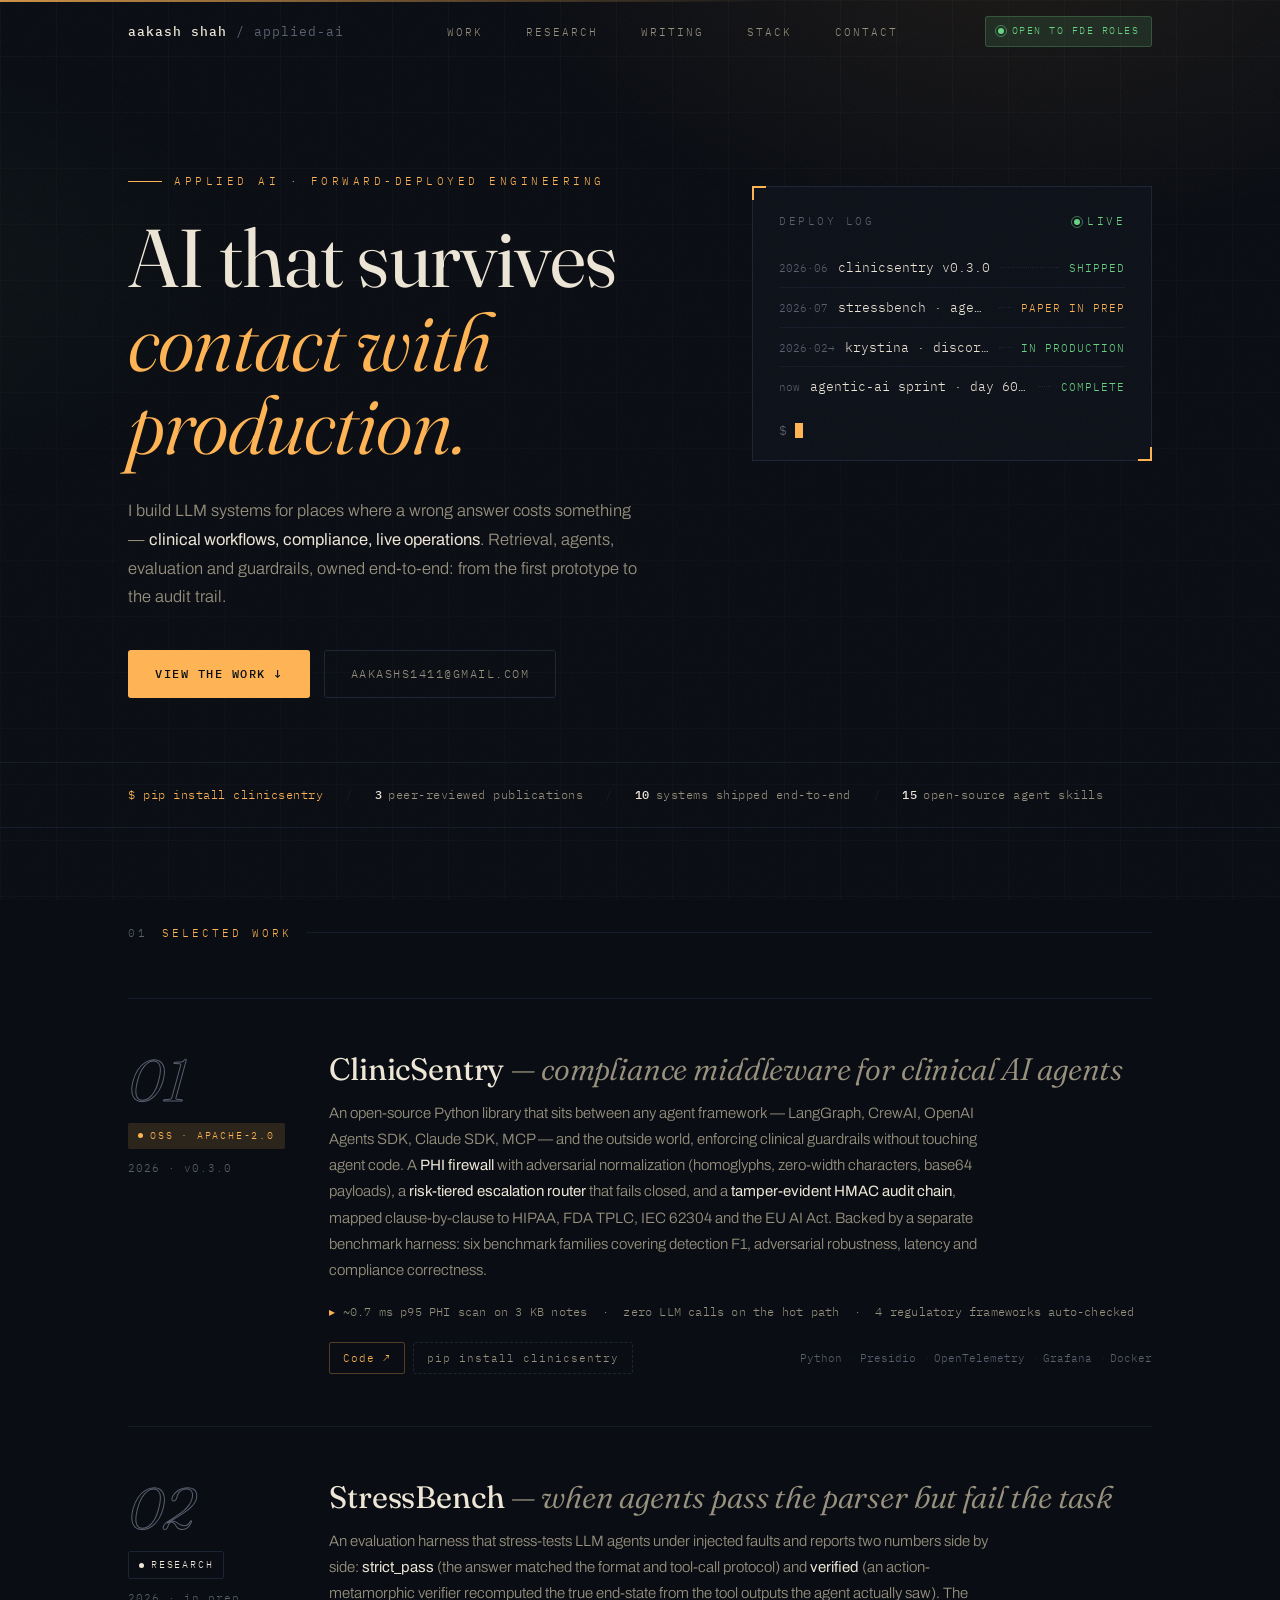
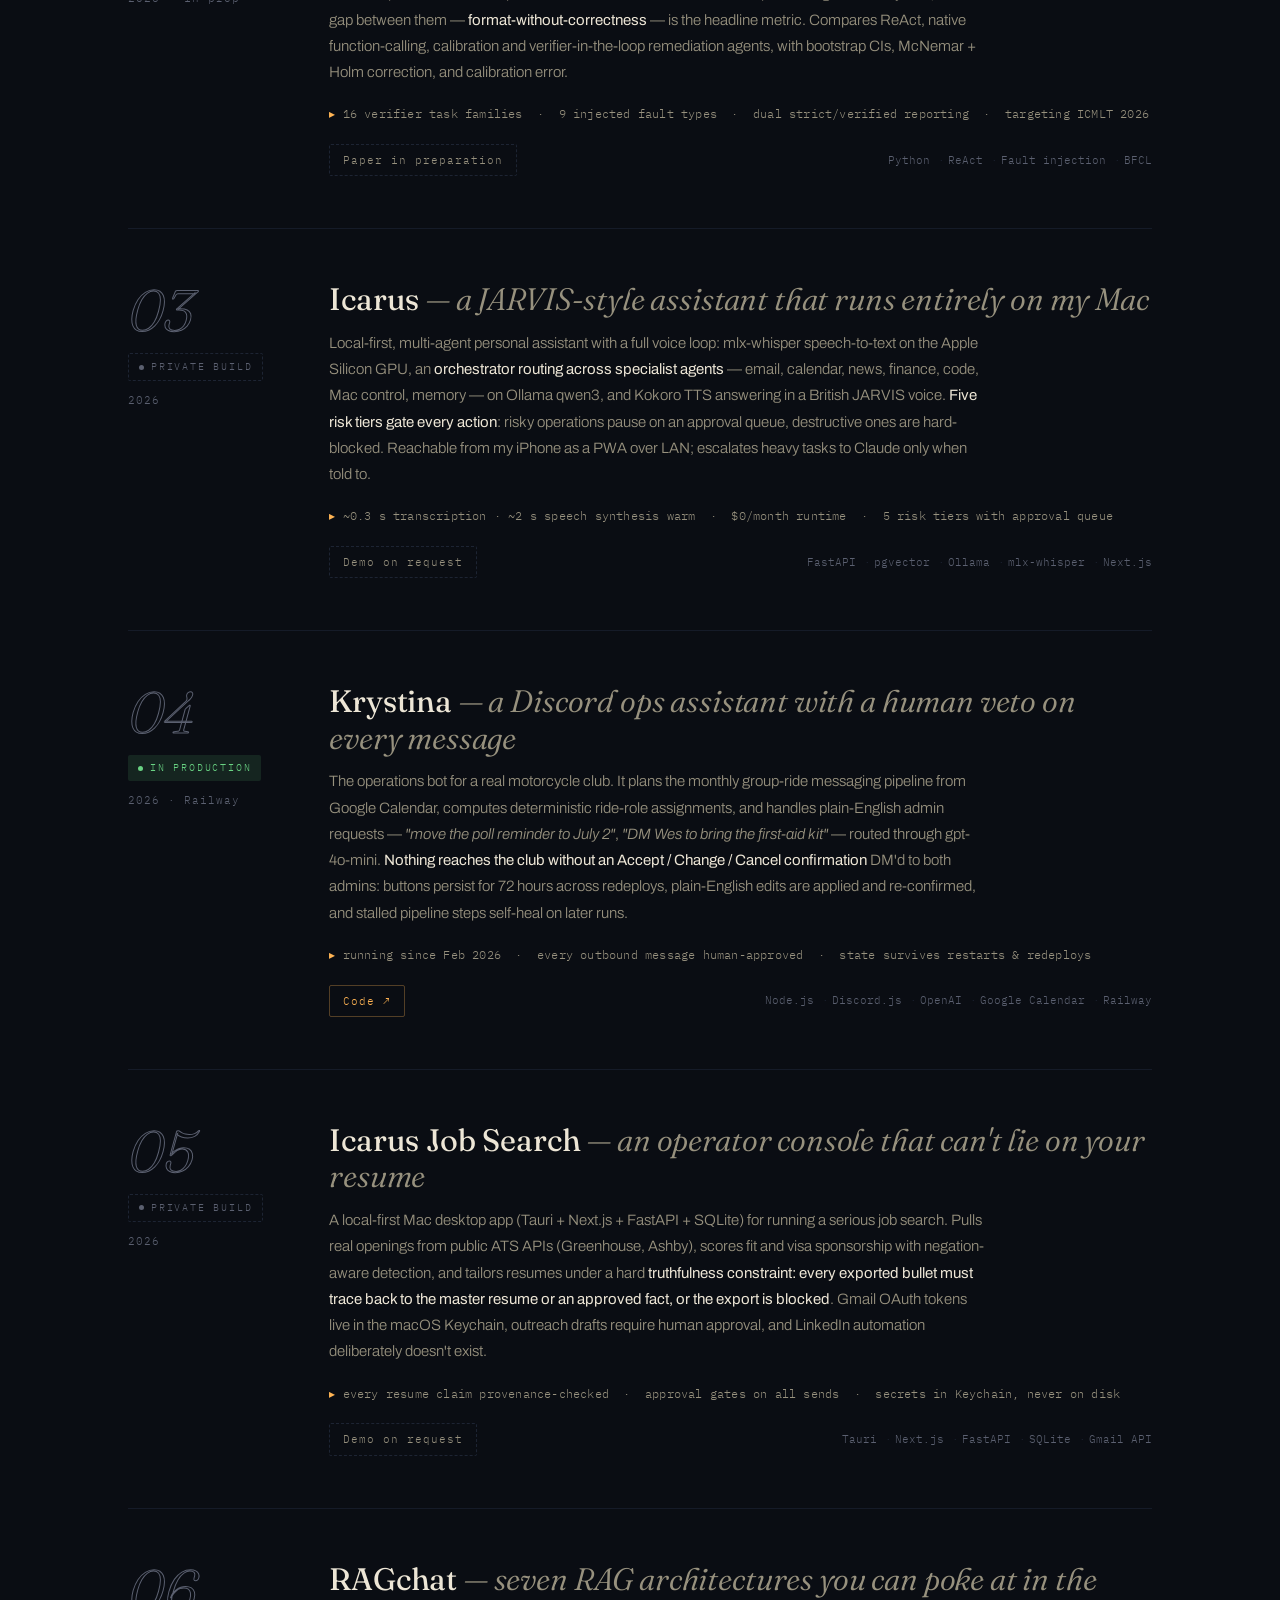
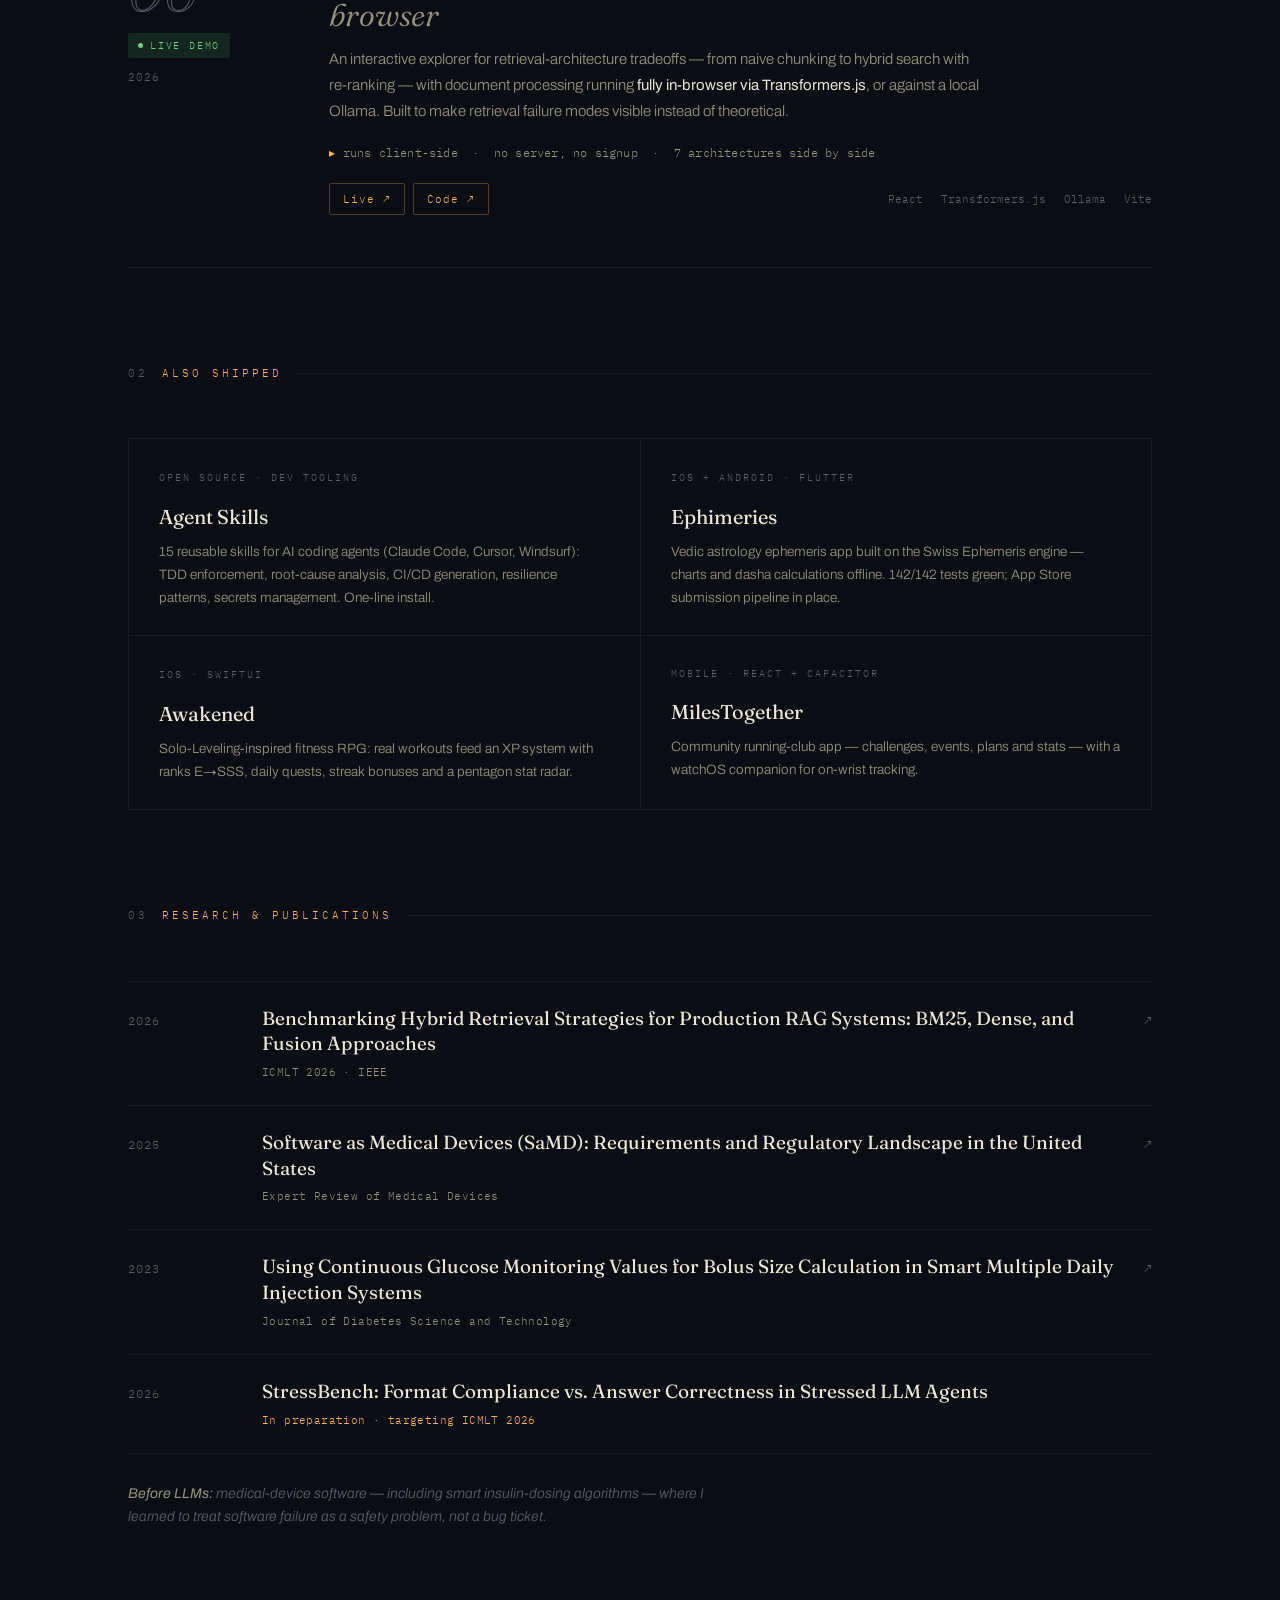
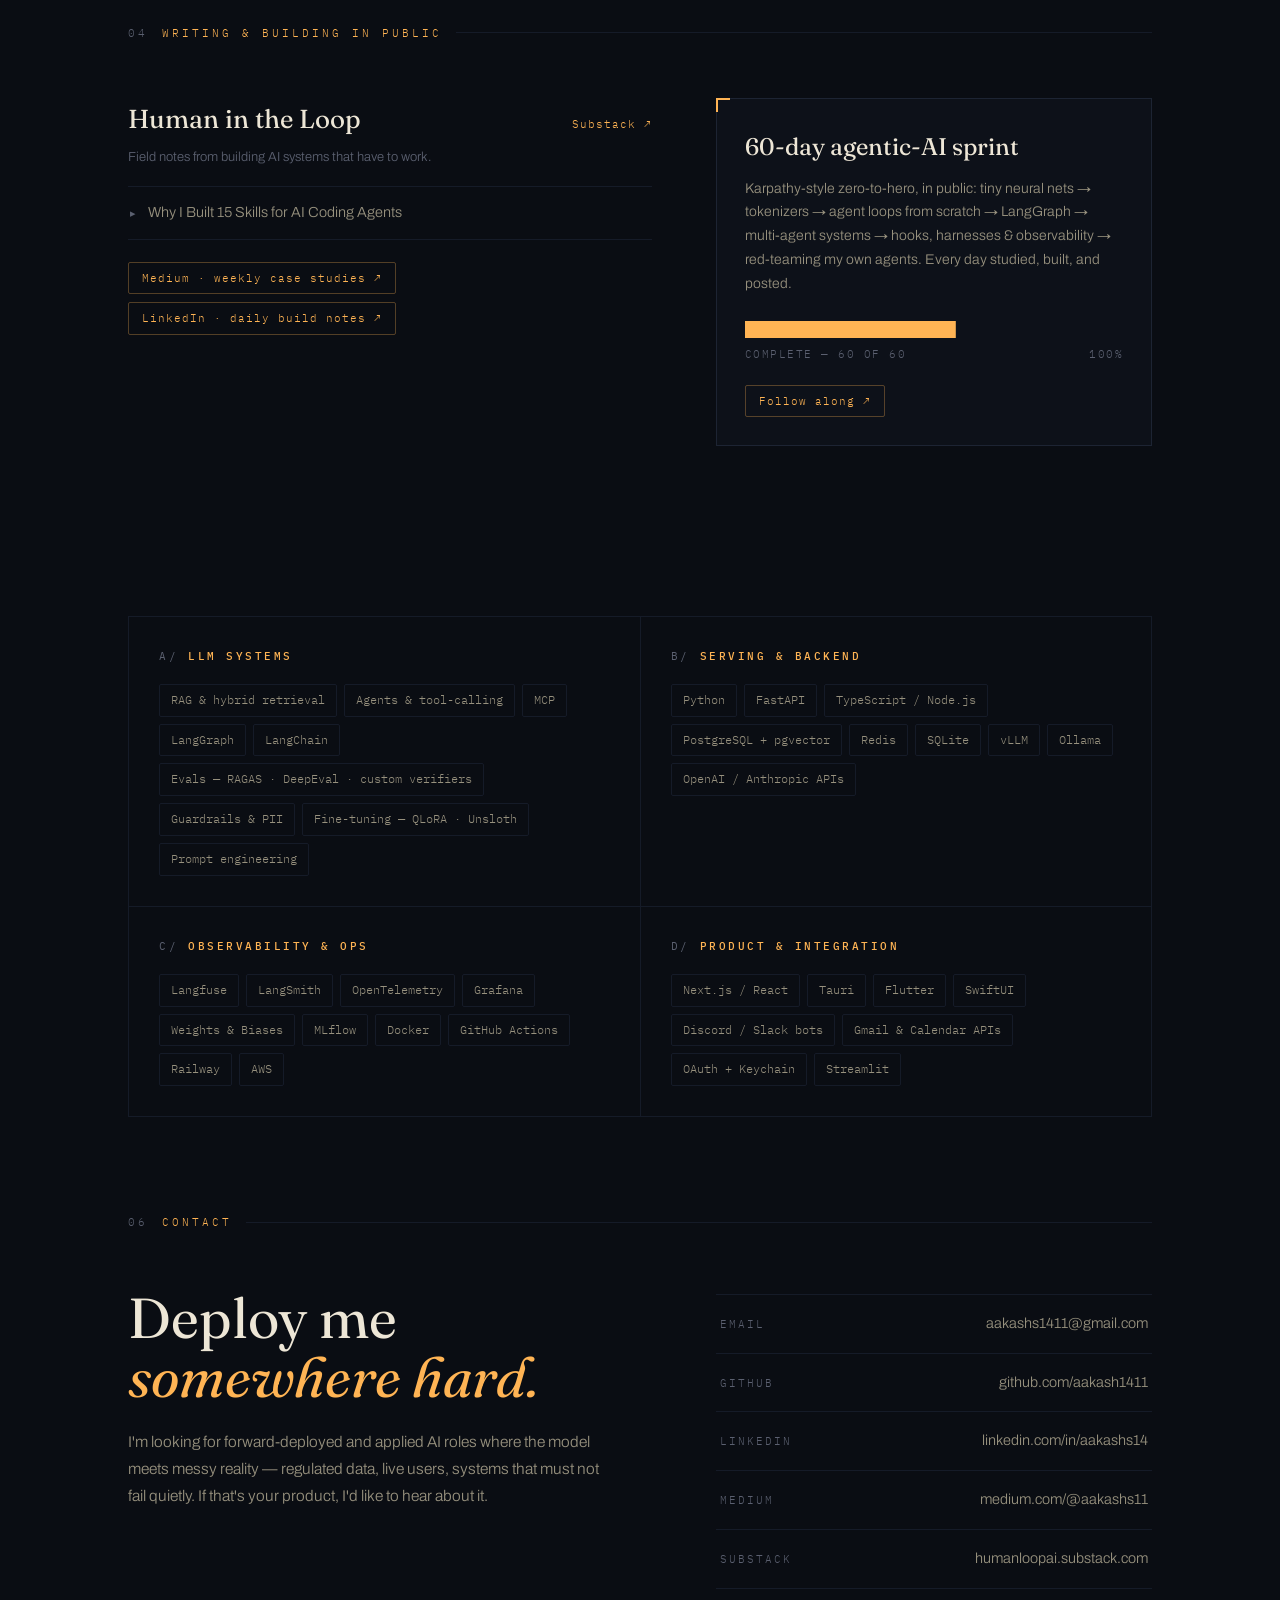
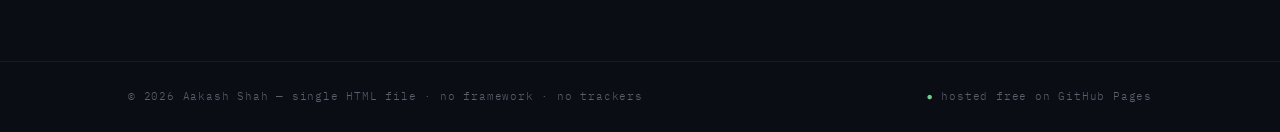
==== index.html @ f0f96d90 "Revamp portfolio for FDE / Applied AI roles Rebuild around real shipped work: ClinicSentry, StressBe" ====
<!DOCTYPE html>
<html lang="en">
<head>
  <meta charset="UTF-8">
  <meta name="viewport" content="width=device-width, initial-scale=1.0">
  <title>Aakash Shah — Applied AI / Forward-Deployed Engineer</title>
  <meta name="description" content="Aakash Shah builds LLM systems that survive contact with production — clinical AI compliance, agent reliability research, evals, guardrails, and live operations. Open to forward-deployed and applied AI roles.">
  <meta property="og:title" content="Aakash Shah — Applied AI / Forward-Deployed Engineer">
  <meta property="og:description" content="AI that survives contact with production. ClinicSentry, StressBench, multi-agent systems, evals & guardrails — shipped end-to-end.">
  <meta property="og:type" content="website">
  <meta property="og:url" content="https://aakash1411.github.io">
  <meta name="twitter:card" content="summary">
  <meta name="twitter:title" content="Aakash Shah — Applied AI / Forward-Deployed Engineer">
  <meta name="twitter:description" content="AI that survives contact with production. ClinicSentry, StressBench, agents, evals & guardrails.">
  <link rel="icon" type="image/svg+xml" href="favicon.svg">
  <script>document.documentElement.classList.add('js');</script>
  <link rel="preconnect" href="https://fonts.googleapis.com">
  <link rel="preconnect" href="https://fonts.gstatic.com" crossorigin>
  <link href="https://fonts.googleapis.com/css2?family=Fraunces:ital,opsz,wght@0,9..144,300..600;1,9..144,300..600&family=Archivo:ital,wght@0,300..600;1,300..500&family=IBM+Plex+Mono:ital,wght@0,400;0,500;1,400&display=swap" rel="stylesheet">
  <script type="application/ld+json">
  {
    "@context": "https://schema.org",
    "@type": "Person",
    "name": "Aakash Shah",
    "jobTitle": "Applied AI Engineer",
    "url": "https://aakash1411.github.io",
    "email": "mailto:aakashs1411@gmail.com",
    "sameAs": [
      "https://github.com/aakash1411",
      "https://www.linkedin.com/in/aakashs14/",
      "https://medium.com/@aakashs11",
      "https://humanloopai.substack.com"
    ]
  }
  </script>
  <style>
    /* ════════════════════════════════════════════
       TOKENS
    ════════════════════════════════════════════ */
    :root {
      --ink: #0a0d13;
      --panel: #0d1119;
      --raised: #10151f;
      --line: #1d2433;
      --line-soft: #151b28;
      --bone: #ede6d6;
      --dim: #97917e;
      --muted: #5b6070;
      --amber: #ffb454;
      --amber-dim: rgba(255, 180, 84, 0.14);
      --amber-glow: rgba(255, 180, 84, 0.08);
      --ok: #69d383;
      --ok-dim: rgba(105, 211, 131, 0.12);
      --grid: rgba(237, 230, 214, 0.028);
      --serif: 'Fraunces', Georgia, serif;
      --sans: 'Archivo', -apple-system, sans-serif;
      --mono: 'IBM Plex Mono', ui-monospace, monospace;
      --ease: cubic-bezier(0.16, 1, 0.3, 1);
    }

    *, *::before, *::after { margin: 0; padding: 0; box-sizing: border-box; }

    html { scroll-behavior: smooth; scrollbar-width: thin; scrollbar-color: var(--line) var(--ink); }

    body {
      font-family: var(--sans);
      font-weight: 300;
      background: var(--ink);
      color: var(--bone);
      line-height: 1.65;
      -webkit-font-smoothing: antialiased;
      overflow-x: hidden;
    }

    ::selection { background: var(--amber); color: var(--ink); }
    a { color: inherit; text-decoration: none; }
    a:focus-visible, button:focus-visible { outline: 1px solid var(--amber); outline-offset: 3px; }

    /* ════════════════════════════════════════════
       ATMOSPHERE — blueprint grid, glow, grain
    ════════════════════════════════════════════ */
    .atmo-grid {
      position: fixed; inset: 0; z-index: 0; pointer-events: none;
      background-image:
        linear-gradient(var(--grid) 1px, transparent 1px),
        linear-gradient(90deg, var(--grid) 1px, transparent 1px);
      background-size: 56px 56px;
      mask-image: linear-gradient(180deg, #000 0%, rgba(0,0,0,.55) 60%, rgba(0,0,0,.85) 100%);
      -webkit-mask-image: linear-gradient(180deg, #000 0%, rgba(0,0,0,.55) 60%, rgba(0,0,0,.85) 100%);
    }
    .atmo-glow {
      position: fixed; inset: 0; z-index: 0; pointer-events: none;
      background:
        radial-gradient(900px 520px at 80% -8%, var(--amber-glow), transparent 62%),
        radial-gradient(700px 420px at -10% 30%, rgba(105, 211, 131, 0.04), transparent 60%);
    }
    body::after {
      content: ''; position: fixed; inset: 0; z-index: 999; pointer-events: none; opacity: 0.03;
      background-image: url("data:image/svg+xml,%3Csvg viewBox='0 0 256 256' xmlns='http://www.w3.org/2000/svg'%3E%3Cfilter id='n'%3E%3CfeTurbulence type='fractalNoise' baseFrequency='0.85' numOctaves='4' stitchTiles='stitch'/%3E%3C/filter%3E%3Crect width='100%25' height='100%25' filter='url(%23n)'/%3E%3C/svg%3E");
      background-size: 128px;
    }

    .container { max-width: 1120px; margin: 0 auto; padding: 0 clamp(20px, 5vw, 48px); position: relative; z-index: 1; }
    section { padding: 96px 0; position: relative; }

    /* ════════════════════════════════════════════
       SECTION LABELS
    ════════════════════════════════════════════ */
    .sec-label {
      display: flex; align-items: baseline; gap: 14px; margin-bottom: 56px;
      font-family: var(--mono); font-size: 11px; letter-spacing: 3px; text-transform: uppercase;
    }
    .sec-label .idx { color: var(--muted); }
    .sec-label .name { color: var(--amber); }
    .sec-label::after { content: ''; flex: 1; height: 1px; background: var(--line-soft); align-self: center; }

    /* ════════════════════════════════════════════
       TOP BAR
    ════════════════════════════════════════════ */
    nav {
      position: fixed; top: 0; left: 0; right: 0; z-index: 100;
      padding: 16px 0; transition: background .4s var(--ease), padding .4s var(--ease);
      border-bottom: 1px solid transparent;
    }
    nav::before { content: ''; position: absolute; top: 0; left: 0; right: 0; height: 2px;
      background: linear-gradient(90deg, var(--amber), transparent 60%); opacity: .8; }
    nav.scrolled {
      background: rgba(10, 13, 19, 0.82); backdrop-filter: blur(18px); -webkit-backdrop-filter: blur(18px);
      border-bottom-color: var(--line-soft); padding: 12px 0;
    }
    nav .container { display: flex; align-items: center; justify-content: space-between; gap: 16px; }
    .logo { font-family: var(--mono); font-size: 13px; font-weight: 500; letter-spacing: 1px; white-space: nowrap; }
    .logo .path { color: var(--muted); font-weight: 400; }
    .nav-links { display: flex; gap: 26px; list-style: none; }
    .nav-links a {
      font-family: var(--mono); font-size: 11px; letter-spacing: 2px; text-transform: uppercase;
      color: var(--dim); transition: color .3s; position: relative;
    }
    .nav-links a:hover { color: var(--bone); }
    .nav-links a::before { content: '▸ '; color: var(--amber); opacity: 0; transition: opacity .25s; }
    .nav-links a:hover::before { opacity: 1; }
    .status-pill {
      display: inline-flex; align-items: center; gap: 8px; white-space: nowrap;
      font-family: var(--mono); font-size: 10px; letter-spacing: 1.5px; text-transform: uppercase;
      color: var(--ok); border: 1px solid rgba(105, 211, 131, 0.25); background: var(--ok-dim);
      padding: 6px 12px; border-radius: 3px; transition: border-color .3s;
    }
    .status-pill:hover { border-color: rgba(105, 211, 131, 0.55); }

    .dot { width: 6px; height: 6px; border-radius: 50%; background: var(--ok); position: relative; flex: none; }
    .dot::after {
      content: ''; position: absolute; inset: -3px; border-radius: 50%;
      border: 1px solid var(--ok); opacity: .5; animation: ping 2.2s var(--ease) infinite;
    }
    @keyframes ping { 0% { transform: scale(.5); opacity: .7; } 80%, 100% { transform: scale(1.6); opacity: 0; } }

    /* ════════════════════════════════════════════
       HERO
    ════════════════════════════════════════════ */
    #top { padding: 172px 0 64px; }
    .hero-grid { display: grid; grid-template-columns: minmax(0, 7fr) minmax(0, 5fr); gap: clamp(32px, 5vw, 72px); align-items: start; }

    .overline {
      font-family: var(--mono); font-size: 11px; letter-spacing: 3.5px; text-transform: uppercase;
      color: var(--amber); margin-bottom: 26px; display: flex; align-items: center; gap: 12px;
      opacity: 0; animation: rise .8s var(--ease) .1s forwards;
    }
    .overline::before { content: ''; width: 34px; height: 1px; background: var(--amber); }

    h1 {
      font-family: var(--serif); font-optical-sizing: auto;
      font-size: clamp(44px, 6.4vw, 84px); font-weight: 380; line-height: 1.02;
      letter-spacing: -0.01em; margin-bottom: 30px;
      opacity: 0; animation: rise .9s var(--ease) .25s forwards;
    }
    h1 em { font-style: italic; font-weight: 340; color: var(--amber); }

    .lede {
      font-size: 16.5px; color: var(--dim); line-height: 1.75; max-width: 520px; margin-bottom: 38px;
      opacity: 0; animation: rise .9s var(--ease) .4s forwards;
    }
    .lede strong { color: var(--bone); font-weight: 400; }

    .hero-actions { display: flex; gap: 14px; flex-wrap: wrap; opacity: 0; animation: rise .9s var(--ease) .55s forwards; }
    .btn {
      display: inline-flex; align-items: center; gap: 10px; padding: 13px 26px;
      font-family: var(--mono); font-size: 12px; letter-spacing: 1.5px; text-transform: uppercase;
      border-radius: 3px; cursor: pointer; transition: all .3s var(--ease); border: 1px solid transparent;
    }
    .btn-amber { background: var(--amber); color: var(--ink); font-weight: 500; }
    .btn-amber:hover { transform: translateY(-2px); box-shadow: 0 10px 34px var(--amber-dim); }
    .btn-ghost { border-color: var(--line); color: var(--dim); }
    .btn-ghost:hover { border-color: var(--dim); color: var(--bone); transform: translateY(-2px); }

    /* ── Deploy log panel ── */
    .deploylog {
      position: relative; background: var(--panel); border: 1px solid var(--line);
      padding: 26px 26px 20px; margin-top: 14px;
      opacity: 0; animation: rise 1s var(--ease) .65s forwards;
    }
    .deploylog::before, .deploylog::after {
      content: ''; position: absolute; width: 14px; height: 14px; border-color: var(--amber); border-style: solid;
    }
    .deploylog::before { top: -1px; left: -1px; border-width: 2px 0 0 2px; }
    .deploylog::after { bottom: -1px; right: -1px; border-width: 0 2px 2px 0; }

    .log-head {
      display: flex; justify-content: space-between; align-items: center; margin-bottom: 18px;
      font-family: var(--mono); font-size: 10.5px; letter-spacing: 2.5px; text-transform: uppercase; color: var(--muted);
    }
    .log-head .live { display: inline-flex; align-items: center; gap: 7px; color: var(--ok); }

    .log-rows { list-style: none; display: flex; flex-direction: column; }
    .log-rows li {
      display: flex; align-items: baseline; gap: 10px;
      font-family: var(--mono); font-size: 12.5px; padding: 9px 0;
      border-bottom: 1px solid var(--line-soft);
      opacity: 0; animation: rise .6s var(--ease) forwards;
    }
    .log-rows li:nth-child(1) { animation-delay: 1.0s; }
    .log-rows li:nth-child(2) { animation-delay: 1.15s; }
    .log-rows li:nth-child(3) { animation-delay: 1.3s; }
    .log-rows li:nth-child(4) { animation-delay: 1.45s; }
    .log-rows li:last-child { border-bottom: none; }
    .log-rows time { color: var(--muted); flex: none; font-size: 11px; }
    .log-rows .what { color: var(--bone); white-space: nowrap; overflow: hidden; text-overflow: ellipsis; }
    .log-rows .leader { flex: 1; border-bottom: 1px dotted var(--line); transform: translateY(-4px); min-width: 12px; }
    .log-rows .st { flex: none; font-size: 10.5px; letter-spacing: 1px; }
    .st-ok { color: var(--ok); }
    .st-amber { color: var(--amber); }
    .st-run { color: var(--amber); animation: blinkSoft 1.6s steps(2, start) infinite; }
    @keyframes blinkSoft { 50% { opacity: .35; } }

    .log-prompt {
      margin-top: 14px; font-family: var(--mono); font-size: 12.5px; color: var(--muted);
      display: flex; align-items: center; gap: 8px;
      opacity: 0; animation: rise .6s var(--ease) 1.65s forwards;
    }
    .caret { display: inline-block; width: 8px; height: 15px; background: var(--amber); animation: blinkSoft 1.1s steps(2, start) infinite; }

    /* ════════════════════════════════════════════
       PROOF STRIP
    ════════════════════════════════════════════ */
    .proof { border-top: 1px solid var(--line-soft); border-bottom: 1px solid var(--line-soft); padding: 22px 0; }
    .proof-row { display: flex; flex-wrap: wrap; gap: 14px 0; align-items: center; }
    .proof-item {
      font-family: var(--mono); font-size: 12px; color: var(--dim); letter-spacing: .5px;
      display: inline-flex; align-items: center;
    }
    .proof-item b { color: var(--bone); font-weight: 500; margin-right: 6px; }
    .proof-item .cmd { color: var(--amber); }
    .proof-item + .proof-item::before { content: '/'; color: var(--line); margin: 0 22px; }

    /* ════════════════════════════════════════════
       WORK ROWS
    ════════════════════════════════════════════ */
    .work-row {
      display: grid; grid-template-columns: 150px 1fr; gap: clamp(20px, 4vw, 56px);
      padding: 52px 0; border-top: 1px solid var(--line-soft); position: relative;
    }
    .work-row:last-child { border-bottom: 1px solid var(--line-soft); }

    .work-num {
      font-family: var(--serif); font-style: italic; font-size: 58px; font-weight: 300; line-height: 1;
      color: transparent; -webkit-text-stroke: 1px var(--muted); transition: all .45s var(--ease);
    }
    .work-row:hover .work-num { color: var(--amber); -webkit-text-stroke: 1px var(--amber); }

    .work-meta { margin-top: 14px; display: flex; flex-direction: column; gap: 10px; align-items: flex-start; }

    .badge {
      font-family: var(--mono); font-size: 9.5px; letter-spacing: 1.8px; text-transform: uppercase;
      padding: 5px 10px; border-radius: 2px; display: inline-flex; align-items: center; gap: 7px; white-space: nowrap;
    }
    .badge .bdot { width: 5px; height: 5px; border-radius: 50%; background: currentColor; flex: none; }
    .badge-oss { color: var(--amber); background: var(--amber-dim); }
    .badge-prod { color: var(--ok); background: var(--ok-dim); }
    .badge-research { color: var(--bone); border: 1px solid var(--line); }
    .badge-private { color: var(--muted); border: 1px dashed var(--line); }

    .work-year { font-family: var(--mono); font-size: 11px; color: var(--muted); letter-spacing: 1px; }

    .work-body h3 {
      font-family: var(--serif); font-size: clamp(24px, 2.6vw, 31px); font-weight: 420; line-height: 1.18;
      margin-bottom: 6px; letter-spacing: -0.005em; transition: color .3s;
    }
    .work-body h3 .sub { color: var(--dim); font-style: italic; font-weight: 340; }
    .work-row:hover .work-body h3 { color: var(--amber); }
    .work-row:hover .work-body h3 .sub { color: var(--bone); }

    .work-desc { font-size: 15px; color: var(--dim); line-height: 1.75; max-width: 660px; margin-top: 12px; }
    .work-desc strong { color: var(--bone); font-weight: 400; }

    .work-proof {
      margin-top: 18px; font-family: var(--mono); font-size: 12px; color: var(--dim);
      line-height: 1.9; letter-spacing: .2px;
    }
    .work-proof::before { content: '▸ '; color: var(--amber); }

    .work-foot { margin-top: 18px; display: flex; flex-wrap: wrap; gap: 8px; align-items: center; }
    .chip {
      font-family: var(--mono); font-size: 11px; letter-spacing: 1px;
      padding: 6px 13px; border-radius: 2px; border: 1px solid var(--line);
      color: var(--dim); transition: all .3s; display: inline-flex; align-items: center; gap: 6px;
    }
    a.chip { color: var(--amber); border-color: rgba(255, 180, 84, 0.3); }
    a.chip:hover { background: var(--amber-dim); border-color: var(--amber); transform: translateY(-1px); }
    .chip-static { border-style: dashed; }
    .tags { display: flex; flex-wrap: wrap; gap: 6px; margin-left: auto; }
    .tags span { font-family: var(--mono); font-size: 10.5px; color: var(--muted); padding: 6px 0 6px 12px; position: relative; }
    .tags span:not(:first-child)::before { content: '·'; position: absolute; left: 2px; color: var(--line); }

    /* ════════════════════════════════════════════
       ALSO SHIPPED GRID
    ════════════════════════════════════════════ */
    .ship-grid { display: grid; grid-template-columns: repeat(2, 1fr); gap: 1px; background: var(--line-soft); border: 1px solid var(--line-soft); }
    .ship-cell { background: var(--ink); padding: 30px 30px 26px; transition: background .35s var(--ease); position: relative; }
    .ship-cell:hover { background: var(--panel); }
    .ship-cell h4 { font-family: var(--serif); font-size: 20px; font-weight: 420; margin: 12px 0 8px; }
    .ship-cell p { font-size: 13.5px; color: var(--dim); line-height: 1.7; }
    .ship-top { display: flex; justify-content: space-between; align-items: center; }
    .ship-kind { font-family: var(--mono); font-size: 10px; letter-spacing: 2px; text-transform: uppercase; color: var(--muted); }
    .ship-link { font-family: var(--mono); font-size: 11px; color: var(--amber); opacity: 0; transform: translateX(-4px); transition: all .3s var(--ease); }
    .ship-cell:hover .ship-link { opacity: 1; transform: translateX(0); }
    .ship-cell .stretch::after { content: ''; position: absolute; inset: 0; }

    /* ════════════════════════════════════════════
       RESEARCH
    ════════════════════════════════════════════ */
    .pub-list { display: flex; flex-direction: column; }
    .pub {
      display: grid; grid-template-columns: 110px 1fr auto; gap: 24px; align-items: baseline;
      padding: 24px 0; border-top: 1px solid var(--line-soft); transition: padding-left .3s var(--ease);
    }
    .pub:last-child { border-bottom: 1px solid var(--line-soft); }
    a.pub:hover { padding-left: 10px; }
    a.pub:hover h4 { color: var(--amber); }
    .pub-year { font-family: var(--mono); font-size: 11.5px; color: var(--muted); letter-spacing: 1px; }
    .pub h4 { font-family: var(--serif); font-size: 19px; font-weight: 420; line-height: 1.35; transition: color .3s; }
    .pub .venue { display: block; font-family: var(--mono); font-size: 11px; color: var(--dim); margin-top: 6px; letter-spacing: .4px; }
    .pub .venue.pending { color: var(--amber); }
    .pub-arrow { font-family: var(--mono); font-size: 13px; color: var(--muted); }
    .research-note { margin-top: 28px; font-size: 14px; color: var(--muted); font-style: italic; max-width: 620px; }
    .research-note b { color: var(--dim); font-weight: 400; }

    /* ════════════════════════════════════════════
       WRITING
    ════════════════════════════════════════════ */
    .writing-grid { display: grid; grid-template-columns: minmax(0, 6fr) minmax(0, 5fr); gap: clamp(32px, 5vw, 72px); align-items: start; }
    .col-head { display: flex; align-items: baseline; justify-content: space-between; margin-bottom: 6px; }
    .col-head h3 { font-family: var(--serif); font-size: 26px; font-weight: 420; }
    .col-head a { font-family: var(--mono); font-size: 11px; color: var(--amber); letter-spacing: 1px; }
    .col-sub { font-size: 13px; color: var(--muted); margin-bottom: 18px; }
    .post-list { list-style: none; }
    .post-list li { border-top: 1px solid var(--line-soft); }
    .post-list li:last-child { border-bottom: 1px solid var(--line-soft); }
    .post-list a { display: flex; align-items: baseline; gap: 12px; padding: 14px 2px; font-size: 14.5px; color: var(--dim); transition: color .3s, padding-left .3s var(--ease); }
    .post-list a::before { content: '▸'; font-family: var(--mono); font-size: 11px; color: var(--muted); transition: color .3s; }
    .post-list a:hover { color: var(--bone); padding-left: 8px; }
    .post-list a:hover::before { color: var(--amber); }

    .sprint-card { background: var(--panel); border: 1px solid var(--line); padding: 28px; position: relative; }
    .sprint-card::before { content: ''; position: absolute; top: -1px; left: -1px; width: 14px; height: 14px; border: solid var(--amber); border-width: 2px 0 0 2px; }
    .sprint-card h3 { font-family: var(--serif); font-size: 24px; font-weight: 420; margin-bottom: 10px; }
    .sprint-card p { font-size: 14px; color: var(--dim); line-height: 1.7; }
    .sprint-bar { font-family: var(--mono); font-size: 13px; margin: 22px 0 6px; color: var(--amber); letter-spacing: -1px; word-break: break-all; }
    .sprint-bar .rest { color: var(--line); }
    .sprint-meta { font-family: var(--mono); font-size: 11px; color: var(--muted); letter-spacing: 1.5px; text-transform: uppercase; display: flex; justify-content: space-between; }
    .sprint-links { margin-top: 22px; display: flex; gap: 8px; flex-wrap: wrap; }

    /* ════════════════════════════════════════════
       STACK
    ════════════════════════════════════════════ */
    .stack-grid { display: grid; grid-template-columns: repeat(2, 1fr); gap: 1px; background: var(--line-soft); border: 1px solid var(--line-soft); }
    .stack-cell { background: var(--ink); padding: 30px; }
    .stack-cell h4 {
      font-family: var(--mono); font-size: 11px; font-weight: 500; letter-spacing: 2.5px; text-transform: uppercase;
      color: var(--amber); margin-bottom: 18px; display: flex; align-items: center; gap: 10px;
    }
    .stack-cell h4 .n { color: var(--muted); font-weight: 400; }
    .stack-items { display: flex; flex-wrap: wrap; gap: 7px; }
    .stack-items span {
      font-family: var(--mono); font-size: 11.5px; color: var(--dim);
      border: 1px solid var(--line-soft); padding: 6px 11px; border-radius: 2px; transition: all .25s;
    }
    .stack-items span:hover { color: var(--bone); border-color: var(--dim); }

    /* ════════════════════════════════════════════
       CONTACT + FOOTER
    ════════════════════════════════════════════ */
    #contact { padding-bottom: 72px; }
    .contact-grid { display: grid; grid-template-columns: minmax(0, 6fr) minmax(0, 5fr); gap: clamp(32px, 5vw, 72px); align-items: start; }
    .contact-grid h2 { font-family: var(--serif); font-size: clamp(36px, 4.4vw, 58px); font-weight: 400; line-height: 1.05; margin-bottom: 22px; }
    .contact-grid h2 em { font-style: italic; color: var(--amber); }
    .contact-grid .pitch { font-size: 15.5px; color: var(--dim); line-height: 1.75; max-width: 480px; }
    .contact-list { list-style: none; display: flex; flex-direction: column; margin-top: 6px; }
    .contact-list a {
      display: flex; justify-content: space-between; align-items: baseline; gap: 16px;
      padding: 17px 4px; border-top: 1px solid var(--line-soft);
      transition: padding-left .3s var(--ease), background .3s;
    }
    .contact-list li:last-child a { border-bottom: 1px solid var(--line-soft); }
    .contact-list a:hover { padding-left: 12px; }
    .contact-list .k { font-family: var(--mono); font-size: 11px; letter-spacing: 2px; text-transform: uppercase; color: var(--muted); transition: color .3s; }
    .contact-list a:hover .k { color: var(--amber); }
    .contact-list .v { font-size: 14.5px; color: var(--dim); transition: color .3s; }
    .contact-list a:hover .v { color: var(--bone); }

    footer { border-top: 1px solid var(--line-soft); padding: 26px 0; }
    footer .container { display: flex; justify-content: space-between; align-items: center; gap: 16px; flex-wrap: wrap; }
    footer p { font-family: var(--mono); font-size: 10.5px; color: var(--muted); letter-spacing: .8px; }
    footer .ok-txt { color: var(--ok); }

    /* ════════════════════════════════════════════
       MOTION
    ════════════════════════════════════════════ */
    @keyframes rise { from { opacity: 0; transform: translateY(18px); } to { opacity: 1; transform: translateY(0); } }
    /* Reveal state only applies when JS is running — content stays visible for no-JS readers */
    .js .reveal { opacity: 0; transform: translateY(22px); transition: opacity .7s var(--ease), transform .7s var(--ease); }
    .js .reveal.visible { opacity: 1; transform: translateY(0); }

    @media (prefers-reduced-motion: reduce) {
      *, *::before, *::after { animation: none !important; transition: none !important; }
      .overline, h1, .lede, .hero-actions, .deploylog, .log-rows li, .log-prompt, .reveal { opacity: 1 !important; transform: none !important; }
      html { scroll-behavior: auto; }
    }

    /* ════════════════════════════════════════════
       RESPONSIVE
    ════════════════════════════════════════════ */
    @media (max-width: 960px) {
      .hero-grid, .writing-grid, .contact-grid { grid-template-columns: 1fr; }
      .work-row { grid-template-columns: 1fr; gap: 18px; padding: 40px 0; }
      .work-num { font-size: 44px; }
      .work-meta { flex-direction: row; align-items: center; flex-wrap: wrap; margin-top: 8px; }
      .ship-grid, .stack-grid { grid-template-columns: 1fr; }
      #top { padding-top: 148px; }
    }
    @media (max-width: 680px) {
      .nav-links { display: none; }
      .pub { grid-template-columns: 1fr; gap: 6px; }
      .pub-arrow { display: none; }
      .tags { display: none; }
      section { padding: 68px 0; }
      .proof-item + .proof-item::before { margin: 0 12px; }
    }
  </style>
</head>
<body>

  <div class="atmo-grid" aria-hidden="true"></div>
  <div class="atmo-glow" aria-hidden="true"></div>

  <!-- ═══════════ TOP BAR ═══════════ -->
  <nav id="navbar" aria-label="Main navigation">
    <div class="container">
      <a href="#top" class="logo">aakash shah<span class="path"> / applied-ai</span></a>
      <ul class="nav-links">
        <li><a href="#work">Work</a></li>
        <li><a href="#research">Research</a></li>
        <li><a href="#writing">Writing</a></li>
        <li><a href="#stack">Stack</a></li>
        <li><a href="#contact">Contact</a></li>
      </ul>
      <a href="#contact" class="status-pill"><span class="dot" aria-hidden="true"></span>Open to FDE roles</a>
    </div>
  </nav>

  <!-- ═══════════ HERO ═══════════ -->
  <header id="top">
    <div class="container">
      <div class="hero-grid">
        <div>
          <p class="overline">Applied AI · Forward-Deployed Engineering</p>
          <h1>AI that survives <em>contact with production.</em></h1>
          <p class="lede">
            I build LLM systems for places where a wrong answer costs something —
            <strong>clinical workflows, compliance, live operations</strong>. Retrieval, agents,
            evaluation and guardrails, owned end-to-end: from the first prototype to the audit trail.
          </p>
          <div class="hero-actions">
            <a href="#work" class="btn btn-amber">View the work ↓</a>
            <a href="mailto:aakashs1411@gmail.com" class="btn btn-ghost">aakashs1411@gmail.com</a>
          </div>
        </div>

        <aside class="deploylog" aria-label="Current deployment status">
          <div class="log-head">
            <span>deploy log</span>
            <span class="live"><span class="dot" aria-hidden="true"></span>live</span>
          </div>
          <ol class="log-rows">
            <li>
              <time datetime="2026-06">2026·06</time>
              <span class="what">clinicsentry v0.3.0</span>
              <span class="leader" aria-hidden="true"></span>
              <span class="st st-ok">SHIPPED</span>
            </li>
            <li>
              <time datetime="2026-07">2026·07</time>
              <span class="what">stressbench · agent reliability</span>
              <span class="leader" aria-hidden="true"></span>
              <span class="st st-amber">PAPER IN PREP</span>
            </li>
            <li>
              <time datetime="2026-02">2026·02→</time>
              <span class="what">krystina · discord ops bot</span>
              <span class="leader" aria-hidden="true"></span>
              <span class="st st-ok">IN PRODUCTION</span>
            </li>
            <li>
              <time>now</time>
              <span class="what">agentic-ai sprint · day <span id="sprint-day">21</span>/60</span>
              <span class="leader" aria-hidden="true"></span>
              <span class="st st-run" id="sprint-status">RUNNING</span>
            </li>
          </ol>
          <div class="log-prompt" aria-hidden="true">$ <span class="caret"></span></div>
        </aside>
      </div>
    </div>
  </header>

  <!-- ═══════════ PROOF STRIP ═══════════ -->
  <div class="proof reveal">
    <div class="container">
      <div class="proof-row">
        <span class="proof-item"><span class="cmd">$ pip install clinicsentry</span></span>
        <span class="proof-item"><b>3</b> peer-reviewed publications</span>
        <span class="proof-item"><b>10</b> systems shipped end-to-end</span>
        <span class="proof-item"><b>15</b> open-source agent skills</span>
      </div>
    </div>
  </div>

  <!-- ═══════════ SELECTED WORK ═══════════ -->
  <section id="work">
    <div class="container">
      <div class="sec-label reveal"><span class="idx">01</span><span class="name">Selected work</span></div>

      <!-- ClinicSentry -->
      <article class="work-row reveal">
        <div>
          <div class="work-num" aria-hidden="true">01</div>
          <div class="work-meta">
            <span class="badge badge-oss"><span class="bdot" aria-hidden="true"></span>OSS · Apache-2.0</span>
            <span class="work-year">2026 · v0.3.0</span>
          </div>
        </div>
        <div class="work-body">
          <h3>ClinicSentry <span class="sub">— compliance middleware for clinical AI agents</span></h3>
          <p class="work-desc">
            An open-source Python library that sits between any agent framework — LangGraph, CrewAI,
            OpenAI Agents SDK, Claude SDK, MCP — and the outside world, enforcing clinical guardrails
            without touching agent code. A <strong>PHI firewall</strong> with adversarial normalization
            (homoglyphs, zero-width characters, base64 payloads), a <strong>risk-tiered escalation
            router</strong> that fails closed, and a <strong>tamper-evident HMAC audit chain</strong>,
            mapped clause-by-clause to HIPAA, FDA TPLC, IEC 62304 and the EU AI Act. Backed by a separate
            benchmark harness: six benchmark families covering detection F1, adversarial robustness,
            latency and compliance correctness.
          </p>
          <p class="work-proof">~0.7 ms p95 PHI scan on 3 KB notes &nbsp;·&nbsp; zero LLM calls on the hot path &nbsp;·&nbsp; 4 regulatory frameworks auto-checked</p>
          <div class="work-foot">
            <a class="chip" href="https://github.com/aakash1411/clinicsentry" target="_blank" rel="noopener">Code ↗</a>
            <span class="chip chip-static">pip install clinicsentry</span>
            <div class="tags"><span>Python</span><span>Presidio</span><span>OpenTelemetry</span><span>Grafana</span><span>Docker</span></div>
          </div>
        </div>
      </article>

      <!-- StressBench -->
      <article class="work-row reveal">
        <div>
          <div class="work-num" aria-hidden="true">02</div>
          <div class="work-meta">
            <span class="badge badge-research"><span class="bdot" aria-hidden="true"></span>Research</span>
            <span class="work-year">2026 · in prep</span>
          </div>
        </div>
        <div class="work-body">
          <h3>StressBench <span class="sub">— when agents pass the parser but fail the task</span></h3>
          <p class="work-desc">
            An evaluation harness that stress-tests LLM agents under injected faults and reports two
            numbers side by side: <strong>strict_pass</strong> (the answer matched the format and
            tool-call protocol) and <strong>verified</strong> (an action-metamorphic verifier recomputed
            the true end-state from the tool outputs the agent actually saw). The gap between them —
            <strong>format-without-correctness</strong> — is the headline metric. Compares ReAct, native
            function-calling, calibration and verifier-in-the-loop remediation agents, with bootstrap
            CIs, McNemar + Holm correction, and calibration error.
          </p>
          <p class="work-proof">16 verifier task families &nbsp;·&nbsp; 9 injected fault types &nbsp;·&nbsp; dual strict/verified reporting &nbsp;·&nbsp; targeting ICMLT 2026</p>
          <div class="work-foot">
            <span class="chip chip-static">Paper in preparation</span>
            <div class="tags"><span>Python</span><span>ReAct</span><span>Fault injection</span><span>BFCL</span></div>
          </div>
        </div>
      </article>

      <!-- Icarus -->
      <article class="work-row reveal">
        <div>
          <div class="work-num" aria-hidden="true">03</div>
          <div class="work-meta">
            <span class="badge badge-private"><span class="bdot" aria-hidden="true"></span>Private build</span>
            <span class="work-year">2026</span>
          </div>
        </div>
        <div class="work-body">
          <h3>Icarus <span class="sub">— a JARVIS-style assistant that runs entirely on my Mac</span></h3>
          <p class="work-desc">
            Local-first, multi-agent personal assistant with a full voice loop: mlx-whisper
            speech-to-text on the Apple Silicon GPU, an <strong>orchestrator routing across specialist
            agents</strong> — email, calendar, news, finance, code, Mac control, memory — on Ollama
            qwen3, and Kokoro TTS answering in a British JARVIS voice. <strong>Five risk tiers gate
            every action</strong>: risky operations pause on an approval queue, destructive ones are
            hard-blocked. Reachable from my iPhone as a PWA over LAN; escalates heavy tasks to Claude
            only when told to.
          </p>
          <p class="work-proof">~0.3 s transcription · ~2 s speech synthesis warm &nbsp;·&nbsp; $0/month runtime &nbsp;·&nbsp; 5 risk tiers with approval queue</p>
          <div class="work-foot">
            <span class="chip chip-static">Demo on request</span>
            <div class="tags"><span>FastAPI</span><span>pgvector</span><span>Ollama</span><span>mlx-whisper</span><span>Next.js</span></div>
          </div>
        </div>
      </article>

      <!-- Krystina -->
      <article class="work-row reveal">
        <div>
          <div class="work-num" aria-hidden="true">04</div>
          <div class="work-meta">
            <span class="badge badge-prod"><span class="bdot" aria-hidden="true"></span>In production</span>
            <span class="work-year">2026 · Railway</span>
          </div>
        </div>
        <div class="work-body">
          <h3>Krystina <span class="sub">— a Discord ops assistant with a human veto on every message</span></h3>
          <p class="work-desc">
            The operations bot for a real motorcycle club. It plans the monthly group-ride messaging
            pipeline from Google Calendar, computes deterministic ride-role assignments, and handles
            plain-English admin requests — <em>"move the poll reminder to July 2"</em>, <em>"DM Wes to
            bring the first-aid kit"</em> — routed through gpt-4o-mini. <strong>Nothing reaches the club
            without an Accept / Change / Cancel confirmation</strong> DM'd to both admins: buttons
            persist for 72 hours across redeploys, plain-English edits are applied and re-confirmed,
            and stalled pipeline steps self-heal on later runs.
          </p>
          <p class="work-proof">running since Feb 2026 &nbsp;·&nbsp; every outbound message human-approved &nbsp;·&nbsp; state survives restarts &amp; redeploys</p>
          <div class="work-foot">
            <a class="chip" href="https://github.com/aakash1411/holonet" target="_blank" rel="noopener">Code ↗</a>
            <div class="tags"><span>Node.js</span><span>Discord.js</span><span>OpenAI</span><span>Google Calendar</span><span>Railway</span></div>
          </div>
        </div>
      </article>

      <!-- Icarus Job Search -->
      <article class="work-row reveal">
        <div>
          <div class="work-num" aria-hidden="true">05</div>
          <div class="work-meta">
            <span class="badge badge-private"><span class="bdot" aria-hidden="true"></span>Private build</span>
            <span class="work-year">2026</span>
          </div>
        </div>
        <div class="work-body">
          <h3>Icarus Job Search <span class="sub">— an operator console that can't lie on your resume</span></h3>
          <p class="work-desc">
            A local-first Mac desktop app (Tauri + Next.js + FastAPI + SQLite) for running a serious
            job search. Pulls real openings from public ATS APIs (Greenhouse, Ashby), scores fit and
            visa sponsorship with negation-aware detection, and tailors resumes under a hard
            <strong>truthfulness constraint: every exported bullet must trace back to the master resume
            or an approved fact, or the export is blocked</strong>. Gmail OAuth tokens live in the macOS
            Keychain, outreach drafts require human approval, and LinkedIn automation deliberately
            doesn't exist.
          </p>
          <p class="work-proof">every resume claim provenance-checked &nbsp;·&nbsp; approval gates on all sends &nbsp;·&nbsp; secrets in Keychain, never on disk</p>
          <div class="work-foot">
            <span class="chip chip-static">Demo on request</span>
            <div class="tags"><span>Tauri</span><span>Next.js</span><span>FastAPI</span><span>SQLite</span><span>Gmail API</span></div>
          </div>
        </div>
      </article>

      <!-- RAGchat -->
      <article class="work-row reveal">
        <div>
          <div class="work-num" aria-hidden="true">06</div>
          <div class="work-meta">
            <span class="badge badge-prod"><span class="bdot" aria-hidden="true"></span>Live demo</span>
            <span class="work-year">2026</span>
          </div>
        </div>
        <div class="work-body">
          <h3>RAGchat <span class="sub">— seven RAG architectures you can poke at in the browser</span></h3>
          <p class="work-desc">
            An interactive explorer for retrieval-architecture tradeoffs — from naive chunking to hybrid
            search with re-ranking — with document processing running <strong>fully in-browser via
            Transformers.js</strong>, or against a local Ollama. Built to make retrieval failure modes
            visible instead of theoretical.
          </p>
          <p class="work-proof">runs client-side &nbsp;·&nbsp; no server, no signup &nbsp;·&nbsp; 7 architectures side by side</p>
          <div class="work-foot">
            <a class="chip" href="https://rag-explorer.pages.dev" target="_blank" rel="noopener">Live ↗</a>
            <a class="chip" href="https://github.com/aakash1411/applied-ai-systems" target="_blank" rel="noopener">Code ↗</a>
            <div class="tags"><span>React</span><span>Transformers.js</span><span>Ollama</span><span>Vite</span></div>
          </div>
        </div>
      </article>

    </div>
  </section>

  <!-- ═══════════ ALSO SHIPPED ═══════════ -->
  <section id="shipped" style="padding-top:0">
    <div class="container">
      <div class="sec-label reveal"><span class="idx">02</span><span class="name">Also shipped</span></div>
      <div class="ship-grid reveal">
        <div class="ship-cell">
          <div class="ship-top"><span class="ship-kind">Open source · Dev tooling</span><span class="ship-link">↗</span></div>
          <h4><a class="stretch" href="https://github.com/aakash1411/agent-skills" target="_blank" rel="noopener">Agent Skills</a></h4>
          <p>15 reusable skills for AI coding agents (Claude Code, Cursor, Windsurf): TDD enforcement, root-cause analysis, CI/CD generation, resilience patterns, secrets management. One-line install.</p>
        </div>
        <div class="ship-cell">
          <div class="ship-top"><span class="ship-kind">iOS + Android · Flutter</span><span class="ship-link">↗</span></div>
          <h4><a class="stretch" href="https://github.com/aakash1411/ephimeries" target="_blank" rel="noopener">Ephimeries</a></h4>
          <p>Vedic astrology ephemeris app built on the Swiss Ephemeris engine — charts and dasha calculations offline. 142/142 tests green; App Store submission pipeline in place.</p>
        </div>
        <div class="ship-cell">
          <div class="ship-top"><span class="ship-kind">iOS · SwiftUI</span><span class="ship-link">↗</span></div>
          <h4><a class="stretch" href="https://github.com/aakash1411/Awakened" target="_blank" rel="noopener">Awakened</a></h4>
          <p>Solo-Leveling-inspired fitness RPG: real workouts feed an XP system with ranks E→SSS, daily quests, streak bonuses and a pentagon stat radar.</p>
        </div>
        <div class="ship-cell">
          <div class="ship-top"><span class="ship-kind">Mobile · React + Capacitor</span></div>
          <h4>MilesTogether</h4>
          <p>Community running-club app — challenges, events, plans and stats — with a watchOS companion for on-wrist tracking.</p>
        </div>
      </div>
    </div>
  </section>

  <!-- ═══════════ RESEARCH ═══════════ -->
  <section id="research" style="padding-top:0">
    <div class="container">
      <div class="sec-label reveal"><span class="idx">03</span><span class="name">Research &amp; publications</span></div>
      <div class="pub-list reveal">
        <a class="pub" href="https://www.icmlt.org/" target="_blank" rel="noopener">
          <span class="pub-year">2026</span>
          <span>
            <h4>Benchmarking Hybrid Retrieval Strategies for Production RAG Systems: BM25, Dense, and Fusion Approaches</h4>
            <span class="venue">ICMLT 2026 · IEEE</span>
          </span>
          <span class="pub-arrow">↗</span>
        </a>
        <a class="pub" href="https://doi.org/10.1080/17434440.2025.2561918" target="_blank" rel="noopener">
          <span class="pub-year">2025</span>
          <span>
            <h4>Software as Medical Devices (SaMD): Requirements and Regulatory Landscape in the United States</h4>
            <span class="venue">Expert Review of Medical Devices</span>
          </span>
          <span class="pub-arrow">↗</span>
        </a>
        <a class="pub" href="https://doi.org/10.1177/19322968231202803" target="_blank" rel="noopener">
          <span class="pub-year">2023</span>
          <span>
            <h4>Using Continuous Glucose Monitoring Values for Bolus Size Calculation in Smart Multiple Daily Injection Systems</h4>
            <span class="venue">Journal of Diabetes Science and Technology</span>
          </span>
          <span class="pub-arrow">↗</span>
        </a>
        <div class="pub">
          <span class="pub-year">2026</span>
          <span>
            <h4>StressBench: Format Compliance vs. Answer Correctness in Stressed LLM Agents</h4>
            <span class="venue pending">In preparation · targeting ICMLT 2026</span>
          </span>
        </div>
      </div>
      <p class="research-note reveal">
        <b>Before LLMs:</b> medical-device software — including smart insulin-dosing algorithms —
        where I learned to treat software failure as a safety problem, not a bug ticket.
      </p>
    </div>
  </section>

  <!-- ═══════════ WRITING ═══════════ -->
  <section id="writing" style="padding-top:0">
    <div class="container">
      <div class="sec-label reveal"><span class="idx">04</span><span class="name">Writing &amp; building in public</span></div>
      <div class="writing-grid">
        <div class="reveal">
          <div class="col-head">
            <h3>Human in the Loop</h3>
            <a href="https://humanloopai.substack.com" target="_blank" rel="noopener">Substack ↗</a>
          </div>
          <p class="col-sub">Field notes from building AI systems that have to work.</p>
          <ul class="post-list" id="substack-posts">
            <li><a href="https://substack.com/home/post/p-189421140" target="_blank" rel="noopener">Why I Built 15 Skills for AI Coding Agents</a></li>
          </ul>
          <div class="work-foot" style="margin-top:22px">
            <a class="chip" href="https://medium.com/@aakashs11" target="_blank" rel="noopener">Medium · weekly case studies ↗</a>
            <a class="chip" href="https://www.linkedin.com/in/aakashs14/" target="_blank" rel="noopener">LinkedIn · daily build notes ↗</a>
          </div>
        </div>
        <aside class="sprint-card reveal" aria-label="60-day agentic AI sprint progress">
          <h3>60-day agentic-AI sprint</h3>
          <p>
            Karpathy-style zero-to-hero, in public: tiny neural nets → tokenizers → agent loops from
            scratch → LangGraph → multi-agent systems → hooks, harnesses &amp; observability →
            red-teaming my own agents. Every day studied, built, and posted.
          </p>
          <div class="sprint-bar" id="sprint-bar" aria-hidden="true"></div>
          <div class="sprint-meta"><span id="sprint-label">Day 21 of 60</span><span id="sprint-pct"></span></div>
          <div class="sprint-links">
            <a class="chip" href="https://www.linkedin.com/in/aakashs14/" target="_blank" rel="noopener">Follow along ↗</a>
          </div>
        </aside>
      </div>
    </div>
  </section>

  <!-- ═══════════ STACK ═══════════ -->
  <section id="stack" style="padding-top:0">
    <div class="container">
      <div class="sec-label reveal"><span class="idx">05</span><span class="name">Working stack</span></div>
      <div class="stack-grid reveal">
        <div class="stack-cell">
          <h4><span class="n">A/</span>LLM systems</h4>
          <div class="stack-items">
            <span>RAG &amp; hybrid retrieval</span><span>Agents &amp; tool-calling</span><span>MCP</span>
            <span>LangGraph</span><span>LangChain</span><span>Evals — RAGAS · DeepEval · custom verifiers</span>
            <span>Guardrails &amp; PII</span><span>Fine-tuning — QLoRA · Unsloth</span><span>Prompt engineering</span>
          </div>
        </div>
        <div class="stack-cell">
          <h4><span class="n">B/</span>Serving &amp; backend</h4>
          <div class="stack-items">
            <span>Python</span><span>FastAPI</span><span>TypeScript / Node.js</span><span>PostgreSQL + pgvector</span>
            <span>Redis</span><span>SQLite</span><span>vLLM</span><span>Ollama</span><span>OpenAI / Anthropic APIs</span>
          </div>
        </div>
        <div class="stack-cell">
          <h4><span class="n">C/</span>Observability &amp; ops</h4>
          <div class="stack-items">
            <span>Langfuse</span><span>LangSmith</span><span>OpenTelemetry</span><span>Grafana</span>
            <span>Weights &amp; Biases</span><span>MLflow</span><span>Docker</span><span>GitHub Actions</span>
            <span>Railway</span><span>AWS</span>
          </div>
        </div>
        <div class="stack-cell">
          <h4><span class="n">D/</span>Product &amp; integration</h4>
          <div class="stack-items">
            <span>Next.js / React</span><span>Tauri</span><span>Flutter</span><span>SwiftUI</span>
            <span>Discord / Slack bots</span><span>Gmail &amp; Calendar APIs</span><span>OAuth + Keychain</span>
            <span>Streamlit</span>
          </div>
        </div>
      </div>
    </div>
  </section>

  <!-- ═══════════ CONTACT ═══════════ -->
  <section id="contact" style="padding-top:0">
    <div class="container">
      <div class="sec-label reveal"><span class="idx">06</span><span class="name">Contact</span></div>
      <div class="contact-grid">
        <div class="reveal">
          <h2>Deploy me <em>somewhere hard.</em></h2>
          <p class="pitch">
            I'm looking for forward-deployed and applied AI roles where the model meets messy reality —
            regulated data, live users, systems that must not fail quietly. If that's your product,
            I'd like to hear about it.
          </p>
        </div>
        <ul class="contact-list reveal">
          <li><a href="mailto:aakashs1411@gmail.com"><span class="k">Email</span><span class="v">aakashs1411@gmail.com</span></a></li>
          <li><a href="https://github.com/aakash1411" target="_blank" rel="noopener"><span class="k">GitHub</span><span class="v">github.com/aakash1411</span></a></li>
          <li><a href="https://www.linkedin.com/in/aakashs14/" target="_blank" rel="noopener"><span class="k">LinkedIn</span><span class="v">linkedin.com/in/aakashs14</span></a></li>
          <li><a href="https://medium.com/@aakashs11" target="_blank" rel="noopener"><span class="k">Medium</span><span class="v">medium.com/@aakashs11</span></a></li>
          <li><a href="https://humanloopai.substack.com" target="_blank" rel="noopener"><span class="k">Substack</span><span class="v">humanloopai.substack.com</span></a></li>
        </ul>
      </div>
    </div>
  </section>

  <!-- ═══════════ FOOTER ═══════════ -->
  <footer>
    <div class="container">
      <p>© <span id="yr">2026</span> Aakash Shah — single HTML file · no framework · no trackers</p>
      <p><span class="ok-txt">●</span> hosted free on GitHub Pages</p>
    </div>
  </footer>

  <!-- ═══════════ SCRIPTS ═══════════ -->
  <script>
    // ── Nav scroll state ──
    const navbar = document.getElementById('navbar');
    addEventListener('scroll', () => navbar.classList.toggle('scrolled', scrollY > 50), { passive: true });

    // ── Reveal on scroll ──
    const io = new IntersectionObserver(entries => {
      entries.forEach((e, i) => {
        if (e.isIntersecting) {
          setTimeout(() => e.target.classList.add('visible'), i * 70);
          io.unobserve(e.target);
        }
      });
    }, { threshold: 0.08, rootMargin: '0px 0px -40px 0px' });
    document.querySelectorAll('.reveal').forEach(el => io.observe(el));

    // ── 60-day sprint: live day counter + progress bar ──
    (function sprint() {
      const START = new Date('2026-06-12T00:00:00');
      const TOTAL = 60;
      const day = Math.min(TOTAL, Math.max(1, Math.floor((Date.now() - START) / 864e5) + 1));
      const done = day >= TOTAL;
      const CELLS = 30, filled = Math.round((day / TOTAL) * CELLS);

      document.getElementById('sprint-day').textContent = day;
      document.getElementById('sprint-label').textContent = done ? 'Complete — 60 of 60' : `Day ${day} of 60`;
      document.getElementById('sprint-pct').textContent = Math.round((day / TOTAL) * 100) + '%';
      document.getElementById('sprint-bar').innerHTML =
        '█'.repeat(filled) + '<span class="rest">' + '░'.repeat(CELLS - filled) + '</span>';
      if (done) {
        const st = document.getElementById('sprint-status');
        st.textContent = 'COMPLETE';
        st.className = 'st st-ok';
      }
    })();

    // ── Substack feed (graceful fallback to static item) ──
    (function feed() {
      const FEED = 'https://humanloopai.substack.com/feed';
      const PROXY = 'https://api.allorigins.win/raw?url=' + encodeURIComponent(FEED);
      const list = document.getElementById('substack-posts');
      if (!list) return;
      fetch(PROXY)
        .then(r => { if (!r.ok) throw 0; return r.text(); })
        .then(xml => {
          const items = new DOMParser().parseFromString(xml, 'text/xml').querySelectorAll('item');
          if (!items.length) return;
          list.innerHTML = '';
          [...items].slice(0, 4).forEach(it => {
            const t = it.querySelector('title')?.textContent || '';
            const l = it.querySelector('link')?.textContent || '#';
            const li = document.createElement('li');
            const a = document.createElement('a');
            a.href = l; a.target = '_blank'; a.rel = 'noopener'; a.textContent = t;
            li.appendChild(a); list.appendChild(li);
          });
        })
        .catch(() => {}); // keep static fallback
    })();

    // ── Smooth anchors ──
    document.querySelectorAll('a[href^="#"]').forEach(a => {
      a.addEventListener('click', e => {
        const t = document.querySelector(a.getAttribute('href'));
        if (t) { e.preventDefault(); t.scrollIntoView({ behavior: 'smooth' }); }
      });
    });

    document.getElementById('yr').textContent = new Date().getFullYear();
  </script>

</body>
</html>
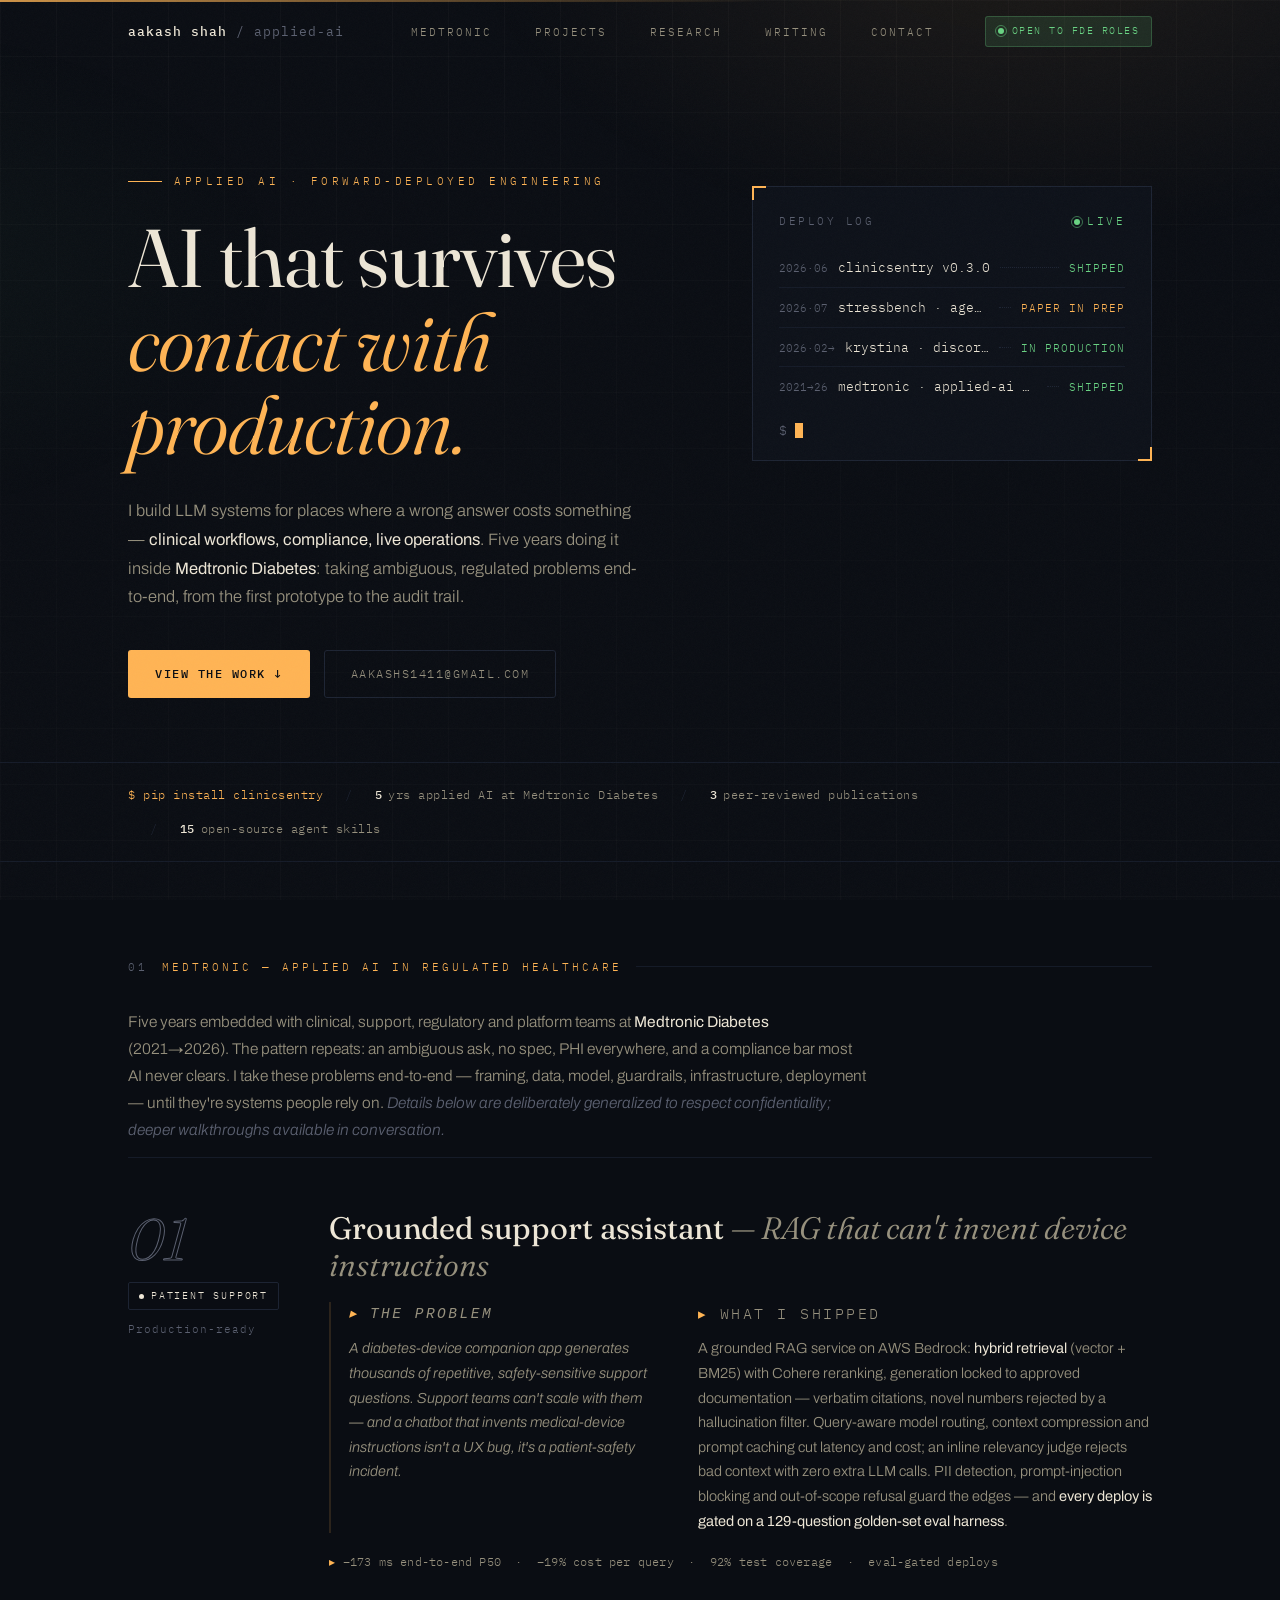
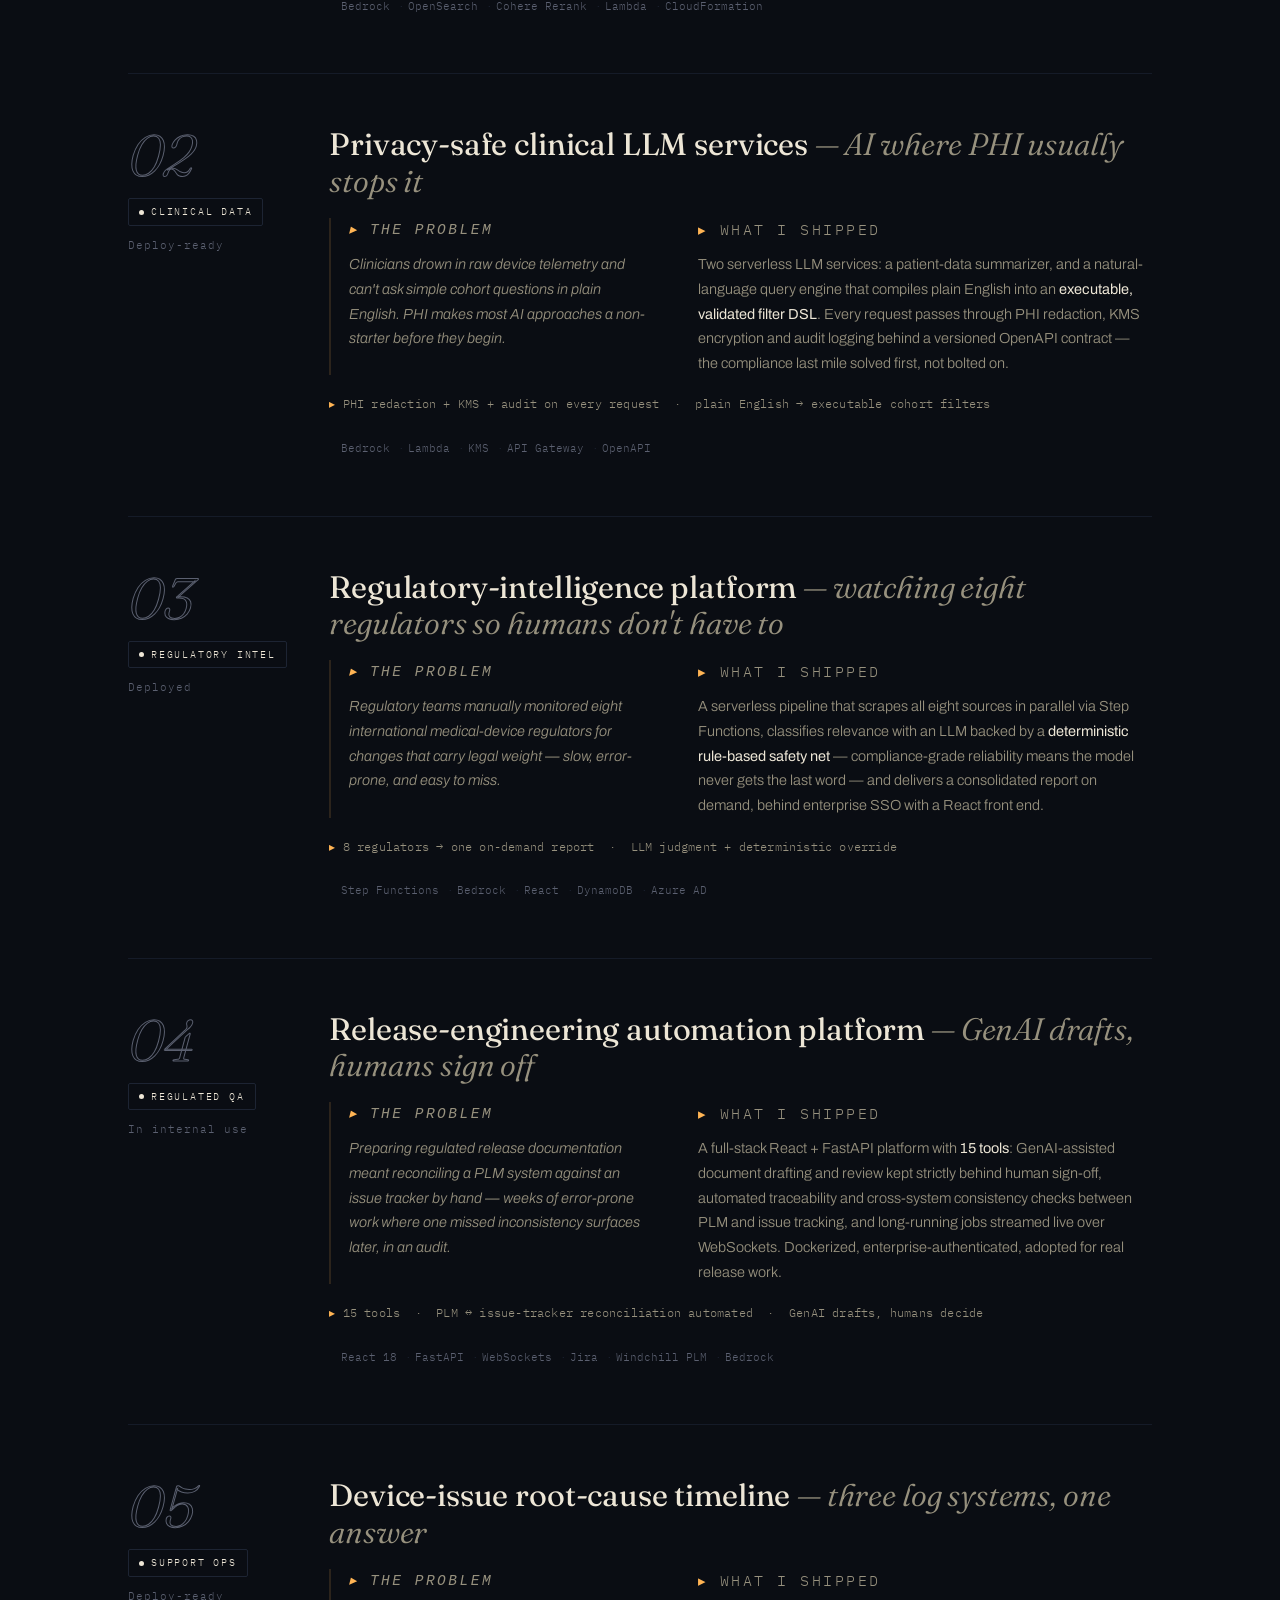
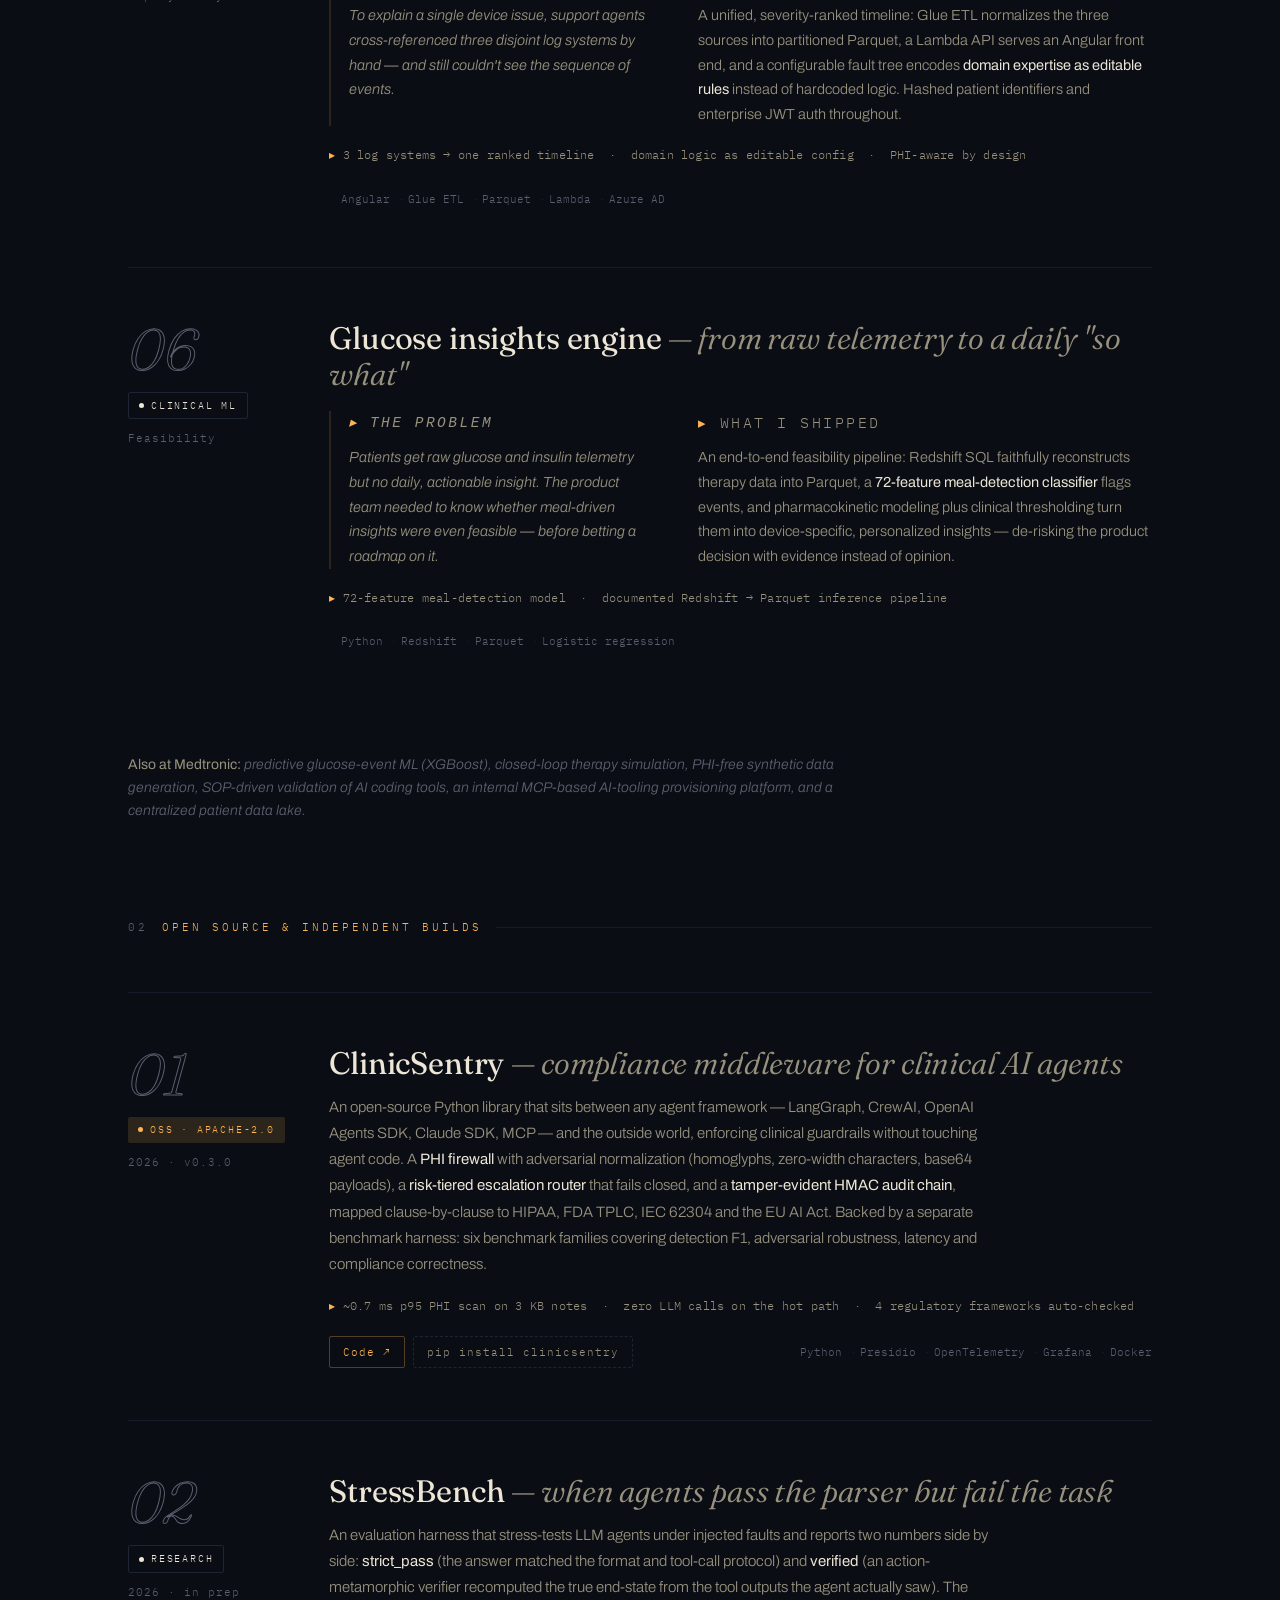
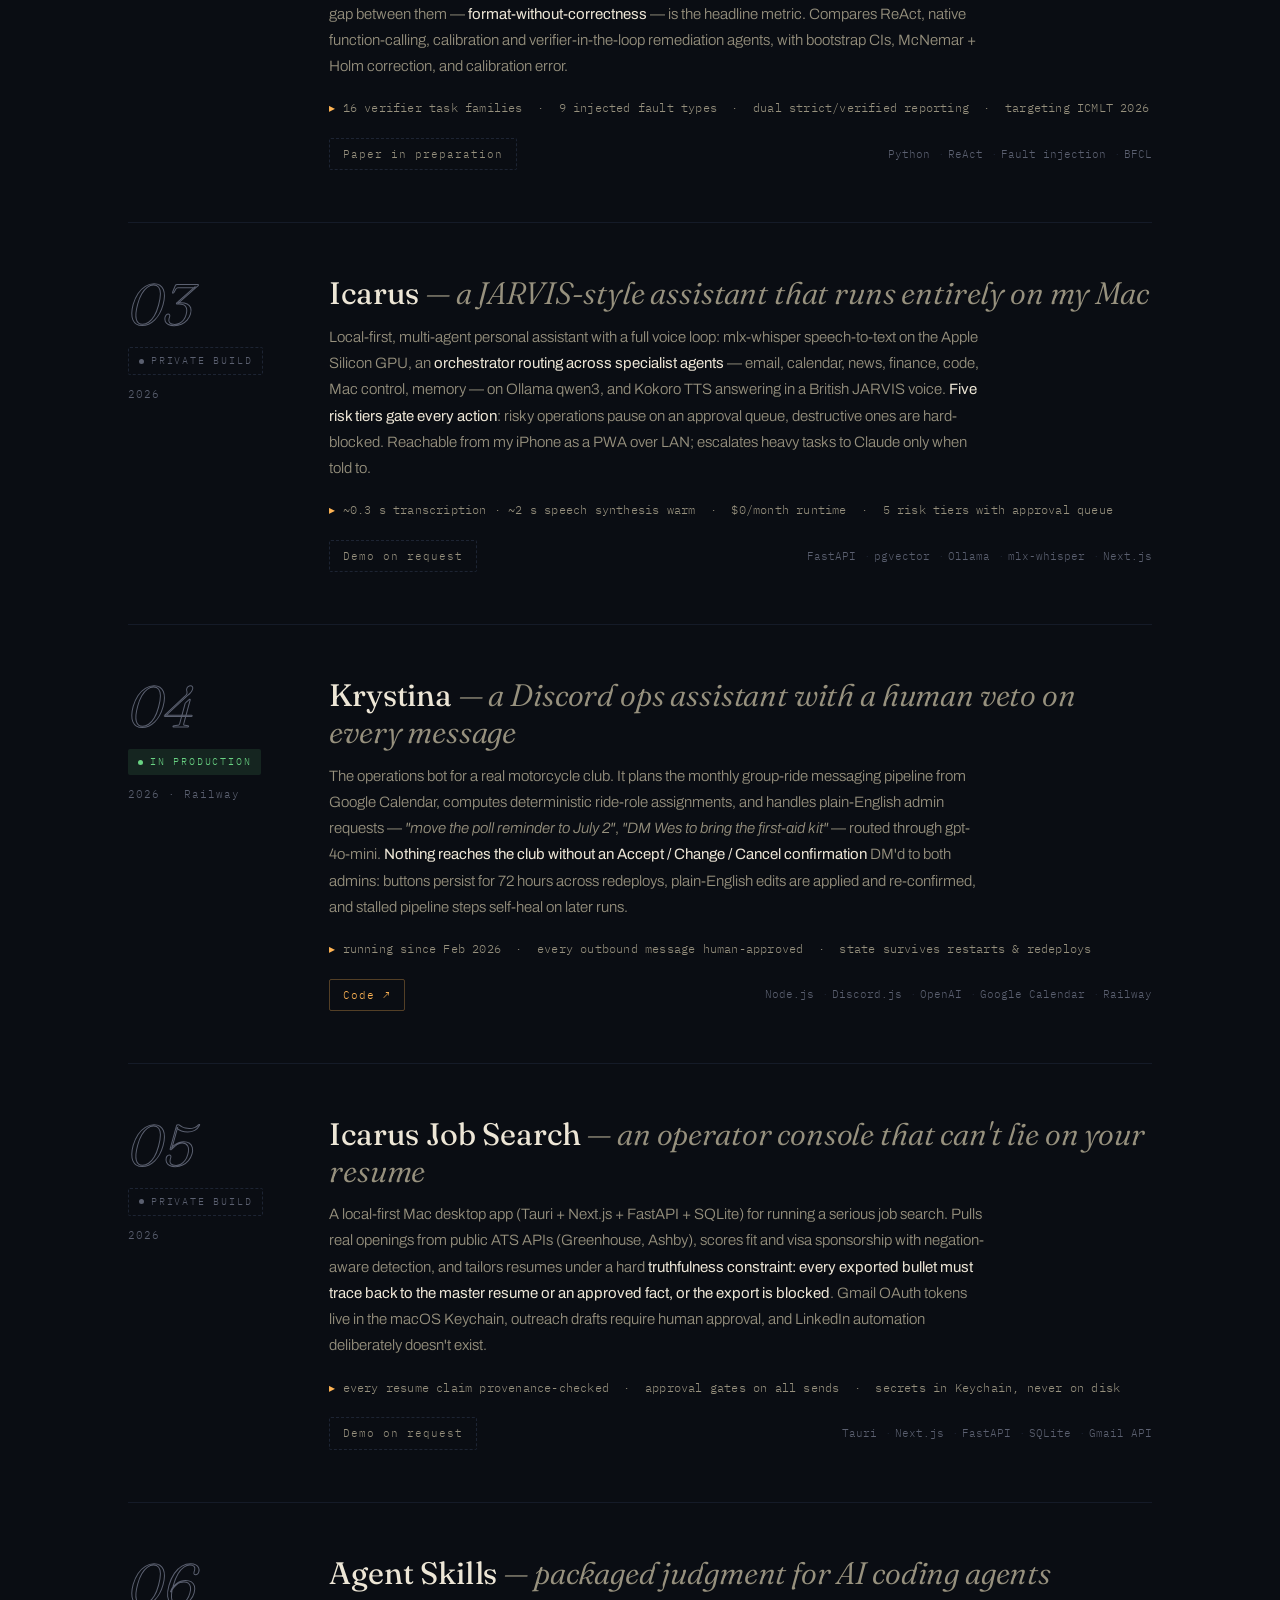
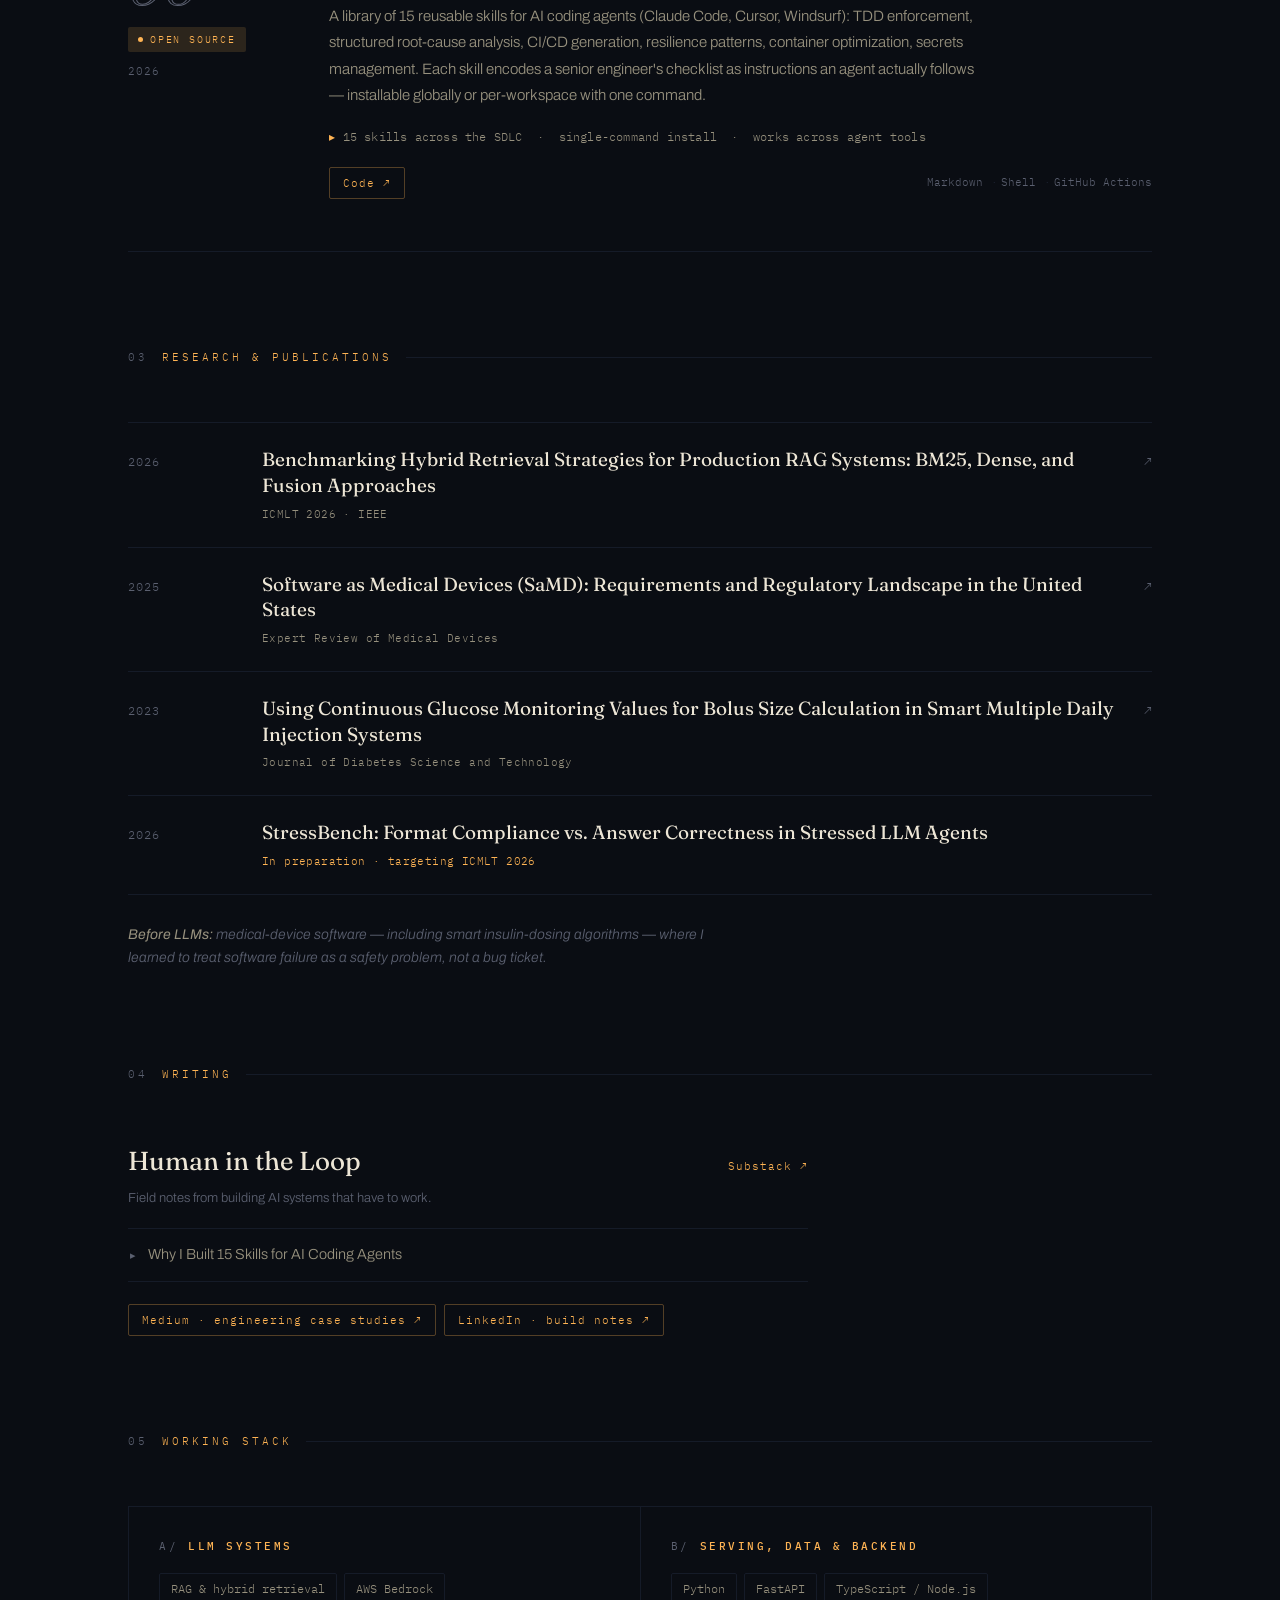
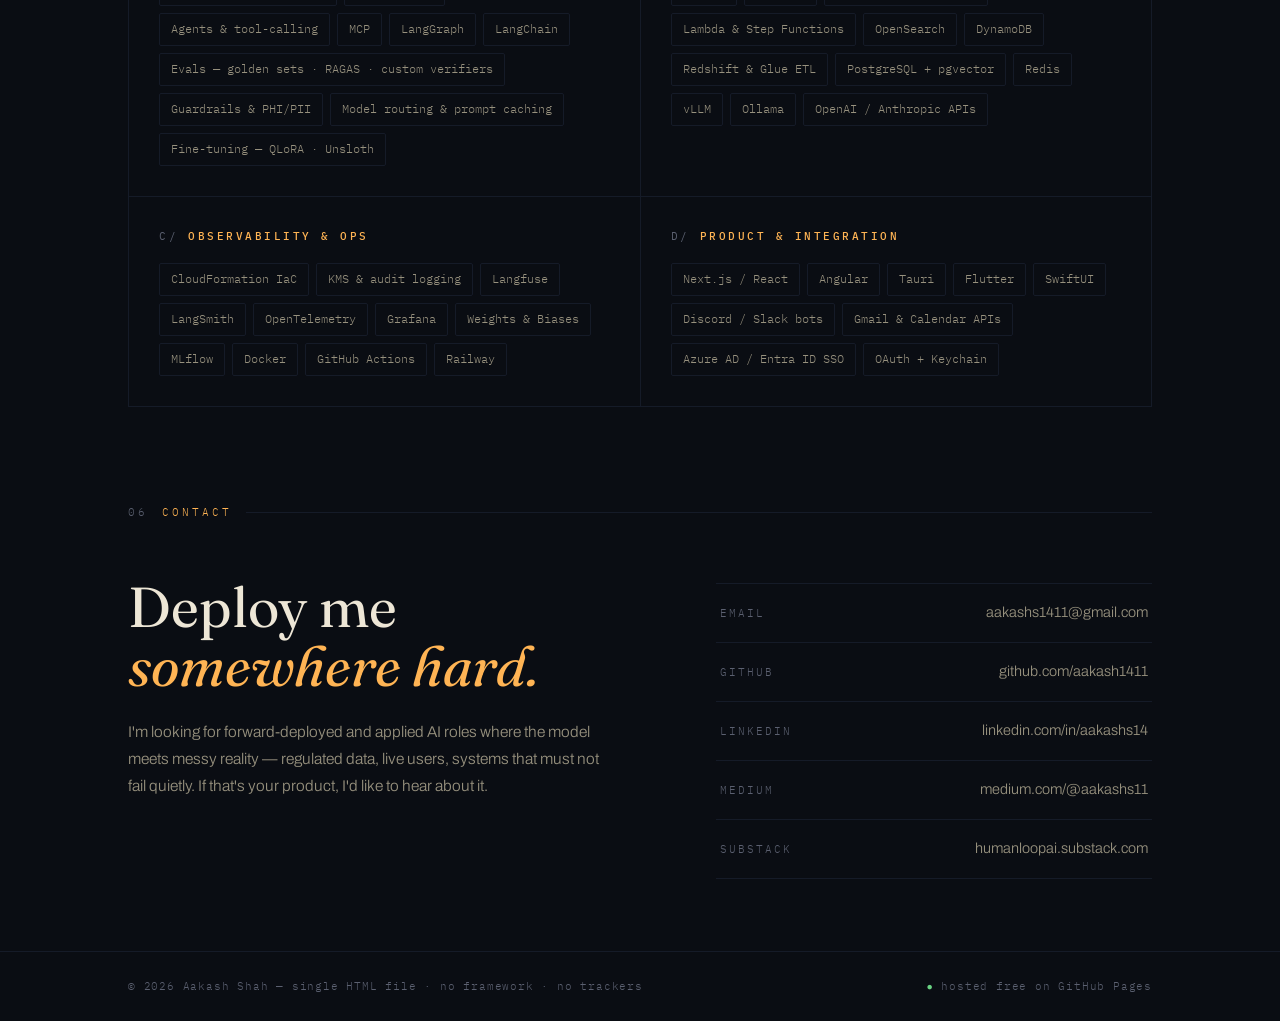
==== commit 7a411c21: "Add Medtronic case-file section; remove sprint, RAGchat, and mobile apps Six problem→shipped Medtron" ====
--- a/index.html
+++ b/index.html
@@ -4,14 +4,14 @@
   <meta charset="UTF-8">
   <meta name="viewport" content="width=device-width, initial-scale=1.0">
   <title>Aakash Shah — Applied AI / Forward-Deployed Engineer</title>
-  <meta name="description" content="Aakash Shah builds LLM systems that survive contact with production — clinical AI compliance, agent reliability research, evals, guardrails, and live operations. Open to forward-deployed and applied AI roles.">
+  <meta name="description" content="Aakash Shah builds LLM systems that survive contact with production — five years of applied AI inside Medtronic Diabetes, clinical-AI compliance tooling, and agent-reliability research. Open to forward-deployed and applied AI roles.">
   <meta property="og:title" content="Aakash Shah — Applied AI / Forward-Deployed Engineer">
-  <meta property="og:description" content="AI that survives contact with production. ClinicSentry, StressBench, multi-agent systems, evals & guardrails — shipped end-to-end.">
+  <meta property="og:description" content="AI that survives contact with production. Applied AI at Medtronic Diabetes, ClinicSentry, StressBench — regulated-healthcare AI shipped end-to-end.">
   <meta property="og:type" content="website">
   <meta property="og:url" content="https://aakash1411.github.io">
   <meta name="twitter:card" content="summary">
   <meta name="twitter:title" content="Aakash Shah — Applied AI / Forward-Deployed Engineer">
-  <meta name="twitter:description" content="AI that survives contact with production. ClinicSentry, StressBench, agents, evals & guardrails.">
+  <meta name="twitter:description" content="AI that survives contact with production. Applied AI at Medtronic Diabetes, ClinicSentry, StressBench — evals & guardrails.">
   <link rel="icon" type="image/svg+xml" href="favicon.svg">
   <script>document.documentElement.classList.add('js');</script>
   <link rel="preconnect" href="https://fonts.googleapis.com">
@@ -228,7 +228,6 @@
     .log-rows .st { flex: none; font-size: 10.5px; letter-spacing: 1px; }
     .st-ok { color: var(--ok); }
     .st-amber { color: var(--amber); }
-    .st-run { color: var(--amber); animation: blinkSoft 1.6s steps(2, start) infinite; }
     @keyframes blinkSoft { 50% { opacity: .35; } }
 
     .log-prompt {
@@ -311,18 +310,22 @@
     .tags span:not(:first-child)::before { content: '·'; position: absolute; left: 2px; color: var(--line); }
 
     /* ════════════════════════════════════════════
-       ALSO SHIPPED GRID
-    ════════════════════════════════════════════ */
-    .ship-grid { display: grid; grid-template-columns: repeat(2, 1fr); gap: 1px; background: var(--line-soft); border: 1px solid var(--line-soft); }
-    .ship-cell { background: var(--ink); padding: 30px 30px 26px; transition: background .35s var(--ease); position: relative; }
-    .ship-cell:hover { background: var(--panel); }
-    .ship-cell h4 { font-family: var(--serif); font-size: 20px; font-weight: 420; margin: 12px 0 8px; }
-    .ship-cell p { font-size: 13.5px; color: var(--dim); line-height: 1.7; }
-    .ship-top { display: flex; justify-content: space-between; align-items: center; }
-    .ship-kind { font-family: var(--mono); font-size: 10px; letter-spacing: 2px; text-transform: uppercase; color: var(--muted); }
-    .ship-link { font-family: var(--mono); font-size: 11px; color: var(--amber); opacity: 0; transform: translateX(-4px); transition: all .3s var(--ease); }
-    .ship-cell:hover .ship-link { opacity: 1; transform: translateX(0); }
-    .ship-cell .stretch::after { content: ''; position: absolute; inset: 0; }
+       MEDTRONIC CASE FILES
+    ════════════════════════════════════════════ */
+    .sec-intro { font-size: 15.5px; color: var(--dim); line-height: 1.75; max-width: 740px; margin: -24px 0 14px; }
+    .sec-intro strong { color: var(--bone); font-weight: 400; }
+    .sec-intro em { color: var(--muted); }
+    .case-cols { display: grid; grid-template-columns: minmax(0, 5fr) minmax(0, 7fr); gap: clamp(20px, 3.5vw, 44px); margin-top: 18px; }
+    .case-label { font-family: var(--mono); font-size: 10px; letter-spacing: 2.5px; text-transform: uppercase; color: var(--muted); margin-bottom: 10px; }
+    .case-label::before { content: '▸ '; color: var(--amber); }
+    .case-problem { border-left: 2px solid var(--amber-dim); padding-left: 18px; }
+    .case-problem p { font-size: 14.5px; font-style: italic; color: var(--dim); line-height: 1.7; }
+    .case-shipped p { font-size: 14.5px; color: var(--dim); line-height: 1.7; }
+    .case-shipped strong { color: var(--bone); font-weight: 400; }
+    .case-more { margin-top: 44px; font-size: 14px; color: var(--muted); font-style: italic; max-width: 740px; }
+    .case-more b { color: var(--dim); font-weight: 400; font-style: normal; }
+    .work-foot .tags:only-child { margin-left: 0; }
+    @media (max-width: 800px) { .case-cols { grid-template-columns: 1fr; gap: 16px; } }
 
     /* ════════════════════════════════════════════
        RESEARCH
@@ -346,7 +349,7 @@
     /* ════════════════════════════════════════════
        WRITING
     ════════════════════════════════════════════ */
-    .writing-grid { display: grid; grid-template-columns: minmax(0, 6fr) minmax(0, 5fr); gap: clamp(32px, 5vw, 72px); align-items: start; }
+    .writing-col { max-width: 680px; }
     .col-head { display: flex; align-items: baseline; justify-content: space-between; margin-bottom: 6px; }
     .col-head h3 { font-family: var(--serif); font-size: 26px; font-weight: 420; }
     .col-head a { font-family: var(--mono); font-size: 11px; color: var(--amber); letter-spacing: 1px; }
@@ -359,15 +362,6 @@
     .post-list a:hover { color: var(--bone); padding-left: 8px; }
     .post-list a:hover::before { color: var(--amber); }
 
-    .sprint-card { background: var(--panel); border: 1px solid var(--line); padding: 28px; position: relative; }
-    .sprint-card::before { content: ''; position: absolute; top: -1px; left: -1px; width: 14px; height: 14px; border: solid var(--amber); border-width: 2px 0 0 2px; }
-    .sprint-card h3 { font-family: var(--serif); font-size: 24px; font-weight: 420; margin-bottom: 10px; }
-    .sprint-card p { font-size: 14px; color: var(--dim); line-height: 1.7; }
-    .sprint-bar { font-family: var(--mono); font-size: 13px; margin: 22px 0 6px; color: var(--amber); letter-spacing: -1px; word-break: break-all; }
-    .sprint-bar .rest { color: var(--line); }
-    .sprint-meta { font-family: var(--mono); font-size: 11px; color: var(--muted); letter-spacing: 1.5px; text-transform: uppercase; display: flex; justify-content: space-between; }
-    .sprint-links { margin-top: 22px; display: flex; gap: 8px; flex-wrap: wrap; }
-
     /* ════════════════════════════════════════════
        STACK
     ════════════════════════════════════════════ */
@@ -429,11 +423,14 @@
        RESPONSIVE
     ════════════════════════════════════════════ */
     @media (max-width: 960px) {
-      .hero-grid, .writing-grid, .contact-grid { grid-template-columns: 1fr; }
+      .logo .path { display: none; }
+      .nav-links { gap: 14px; }
+      .nav-links a { font-size: 10.5px; letter-spacing: 1.2px; }
+      .hero-grid, .contact-grid { grid-template-columns: 1fr; }
       .work-row { grid-template-columns: 1fr; gap: 18px; padding: 40px 0; }
       .work-num { font-size: 44px; }
       .work-meta { flex-direction: row; align-items: center; flex-wrap: wrap; margin-top: 8px; }
-      .ship-grid, .stack-grid { grid-template-columns: 1fr; }
+      .stack-grid { grid-template-columns: 1fr; }
       #top { padding-top: 148px; }
     }
     @media (max-width: 680px) {
@@ -456,10 +453,10 @@
     <div class="container">
       <a href="#top" class="logo">aakash shah<span class="path"> / applied-ai</span></a>
       <ul class="nav-links">
-        <li><a href="#work">Work</a></li>
+        <li><a href="#medtronic">Medtronic</a></li>
+        <li><a href="#work">Projects</a></li>
         <li><a href="#research">Research</a></li>
         <li><a href="#writing">Writing</a></li>
-        <li><a href="#stack">Stack</a></li>
         <li><a href="#contact">Contact</a></li>
       </ul>
       <a href="#contact" class="status-pill"><span class="dot" aria-hidden="true"></span>Open to FDE roles</a>
@@ -475,11 +472,12 @@
           <h1>AI that survives <em>contact with production.</em></h1>
           <p class="lede">
             I build LLM systems for places where a wrong answer costs something —
-            <strong>clinical workflows, compliance, live operations</strong>. Retrieval, agents,
-            evaluation and guardrails, owned end-to-end: from the first prototype to the audit trail.
+            <strong>clinical workflows, compliance, live operations</strong>. Five years doing it
+            inside <strong>Medtronic Diabetes</strong>: taking ambiguous, regulated problems
+            end-to-end, from the first prototype to the audit trail.
           </p>
           <div class="hero-actions">
-            <a href="#work" class="btn btn-amber">View the work ↓</a>
+            <a href="#medtronic" class="btn btn-amber">View the work ↓</a>
             <a href="mailto:aakashs1411@gmail.com" class="btn btn-ghost">aakashs1411@gmail.com</a>
           </div>
         </div>
@@ -509,10 +507,10 @@
               <span class="st st-ok">IN PRODUCTION</span>
             </li>
             <li>
-              <time>now</time>
-              <span class="what">agentic-ai sprint · day <span id="sprint-day">21</span>/60</span>
+              <time datetime="2021">2021→26</time>
+              <span class="what">medtronic · applied-ai case files</span>
               <span class="leader" aria-hidden="true"></span>
-              <span class="st st-run" id="sprint-status">RUNNING</span>
+              <span class="st st-ok">SHIPPED</span>
             </li>
           </ol>
           <div class="log-prompt" aria-hidden="true">$ <span class="caret"></span></div>
@@ -526,17 +524,240 @@
     <div class="container">
       <div class="proof-row">
         <span class="proof-item"><span class="cmd">$ pip install clinicsentry</span></span>
+        <span class="proof-item"><b>5</b> yrs applied AI at Medtronic Diabetes</span>
         <span class="proof-item"><b>3</b> peer-reviewed publications</span>
-        <span class="proof-item"><b>10</b> systems shipped end-to-end</span>
         <span class="proof-item"><b>15</b> open-source agent skills</span>
       </div>
     </div>
   </div>
 
-  <!-- ═══════════ SELECTED WORK ═══════════ -->
-  <section id="work">
+  <!-- ═══════════ MEDTRONIC ═══════════ -->
+  <section id="medtronic">
     <div class="container">
-      <div class="sec-label reveal"><span class="idx">01</span><span class="name">Selected work</span></div>
+      <div class="sec-label reveal"><span class="idx">01</span><span class="name">Medtronic — applied AI in regulated healthcare</span></div>
+      <p class="sec-intro reveal">
+        Five years embedded with clinical, support, regulatory and platform teams at
+        <strong>Medtronic Diabetes</strong> (2021→2026). The pattern repeats: an ambiguous ask, no
+        spec, PHI everywhere, and a compliance bar most AI never clears. I take these problems
+        end-to-end — framing, data, model, guardrails, infrastructure, deployment — until they're
+        systems people rely on. <em>Details below are deliberately generalized to respect
+        confidentiality; deeper walkthroughs available in conversation.</em>
+      </p>
+
+      <!-- M01 — RAG support assistant -->
+      <article class="work-row reveal">
+        <div>
+          <div class="work-num" aria-hidden="true">01</div>
+          <div class="work-meta">
+            <span class="badge badge-research"><span class="bdot" aria-hidden="true"></span>Patient support</span>
+            <span class="work-year">Production-ready</span>
+          </div>
+        </div>
+        <div class="work-body">
+          <h3>Grounded support assistant <span class="sub">— RAG that can't invent device instructions</span></h3>
+          <div class="case-cols">
+            <div class="case-problem">
+              <p class="case-label">The problem</p>
+              <p>A diabetes-device companion app generates thousands of repetitive, safety-sensitive
+              support questions. Support teams can't scale with them — and a chatbot that invents
+              medical-device instructions isn't a UX bug, it's a patient-safety incident.</p>
+            </div>
+            <div class="case-shipped">
+              <p class="case-label">What I shipped</p>
+              <p>A grounded RAG service on AWS Bedrock: <strong>hybrid retrieval</strong> (vector +
+              BM25) with Cohere reranking, generation locked to approved documentation — verbatim
+              citations, novel numbers rejected by a hallucination filter. Query-aware model routing,
+              context compression and prompt caching cut latency and cost; an inline relevancy judge
+              rejects bad context with zero extra LLM calls. PII detection, prompt-injection blocking
+              and out-of-scope refusal guard the edges — and <strong>every deploy is gated on a
+              129-question golden-set eval harness</strong>.</p>
+            </div>
+          </div>
+          <p class="work-proof">−173 ms end-to-end P50 &nbsp;·&nbsp; −19% cost per query &nbsp;·&nbsp; 92% test coverage &nbsp;·&nbsp; eval-gated deploys</p>
+          <div class="work-foot">
+            <div class="tags"><span>Bedrock</span><span>OpenSearch</span><span>Cohere Rerank</span><span>Lambda</span><span>CloudFormation</span></div>
+          </div>
+        </div>
+      </article>
+
+      <!-- M02 — privacy-safe clinical LLM services -->
+      <article class="work-row reveal">
+        <div>
+          <div class="work-num" aria-hidden="true">02</div>
+          <div class="work-meta">
+            <span class="badge badge-research"><span class="bdot" aria-hidden="true"></span>Clinical data</span>
+            <span class="work-year">Deploy-ready</span>
+          </div>
+        </div>
+        <div class="work-body">
+          <h3>Privacy-safe clinical LLM services <span class="sub">— AI where PHI usually stops it</span></h3>
+          <div class="case-cols">
+            <div class="case-problem">
+              <p class="case-label">The problem</p>
+              <p>Clinicians drown in raw device telemetry and can't ask simple cohort questions in
+              plain English. PHI makes most AI approaches a non-starter before they begin.</p>
+            </div>
+            <div class="case-shipped">
+              <p class="case-label">What I shipped</p>
+              <p>Two serverless LLM services: a patient-data summarizer, and a natural-language query
+              engine that compiles plain English into an <strong>executable, validated filter
+              DSL</strong>. Every request passes through PHI redaction, KMS encryption and audit
+              logging behind a versioned OpenAPI contract — the compliance last mile solved first,
+              not bolted on.</p>
+            </div>
+          </div>
+          <p class="work-proof">PHI redaction + KMS + audit on every request &nbsp;·&nbsp; plain English → executable cohort filters</p>
+          <div class="work-foot">
+            <div class="tags"><span>Bedrock</span><span>Lambda</span><span>KMS</span><span>API Gateway</span><span>OpenAPI</span></div>
+          </div>
+        </div>
+      </article>
+
+      <!-- M03 — regulatory intelligence -->
+      <article class="work-row reveal">
+        <div>
+          <div class="work-num" aria-hidden="true">03</div>
+          <div class="work-meta">
+            <span class="badge badge-research"><span class="bdot" aria-hidden="true"></span>Regulatory intel</span>
+            <span class="work-year">Deployed</span>
+          </div>
+        </div>
+        <div class="work-body">
+          <h3>Regulatory-intelligence platform <span class="sub">— watching eight regulators so humans don't have to</span></h3>
+          <div class="case-cols">
+            <div class="case-problem">
+              <p class="case-label">The problem</p>
+              <p>Regulatory teams manually monitored eight international medical-device regulators
+              for changes that carry legal weight — slow, error-prone, and easy to miss.</p>
+            </div>
+            <div class="case-shipped">
+              <p class="case-label">What I shipped</p>
+              <p>A serverless pipeline that scrapes all eight sources in parallel via Step Functions,
+              classifies relevance with an LLM backed by a <strong>deterministic rule-based safety
+              net</strong> — compliance-grade reliability means the model never gets the last word —
+              and delivers a consolidated report on demand, behind enterprise SSO with a React
+              front end.</p>
+            </div>
+          </div>
+          <p class="work-proof">8 regulators → one on-demand report &nbsp;·&nbsp; LLM judgment + deterministic override</p>
+          <div class="work-foot">
+            <div class="tags"><span>Step Functions</span><span>Bedrock</span><span>React</span><span>DynamoDB</span><span>Azure AD</span></div>
+          </div>
+        </div>
+      </article>
+
+      <!-- M04 — release engineering automation -->
+      <article class="work-row reveal">
+        <div>
+          <div class="work-num" aria-hidden="true">04</div>
+          <div class="work-meta">
+            <span class="badge badge-research"><span class="bdot" aria-hidden="true"></span>Regulated QA</span>
+            <span class="work-year">In internal use</span>
+          </div>
+        </div>
+        <div class="work-body">
+          <h3>Release-engineering automation platform <span class="sub">— GenAI drafts, humans sign off</span></h3>
+          <div class="case-cols">
+            <div class="case-problem">
+              <p class="case-label">The problem</p>
+              <p>Preparing regulated release documentation meant reconciling a PLM system against an
+              issue tracker by hand — weeks of error-prone work where one missed inconsistency
+              surfaces later, in an audit.</p>
+            </div>
+            <div class="case-shipped">
+              <p class="case-label">What I shipped</p>
+              <p>A full-stack React + FastAPI platform with <strong>15 tools</strong>: GenAI-assisted
+              document drafting and review kept strictly behind human sign-off, automated
+              traceability and cross-system consistency checks between PLM and issue tracking, and
+              long-running jobs streamed live over WebSockets. Dockerized, enterprise-authenticated,
+              adopted for real release work.</p>
+            </div>
+          </div>
+          <p class="work-proof">15 tools &nbsp;·&nbsp; PLM ↔ issue-tracker reconciliation automated &nbsp;·&nbsp; GenAI drafts, humans decide</p>
+          <div class="work-foot">
+            <div class="tags"><span>React 18</span><span>FastAPI</span><span>WebSockets</span><span>Jira</span><span>Windchill PLM</span><span>Bedrock</span></div>
+          </div>
+        </div>
+      </article>
+
+      <!-- M05 — root-cause timeline -->
+      <article class="work-row reveal">
+        <div>
+          <div class="work-num" aria-hidden="true">05</div>
+          <div class="work-meta">
+            <span class="badge badge-research"><span class="bdot" aria-hidden="true"></span>Support ops</span>
+            <span class="work-year">Deploy-ready</span>
+          </div>
+        </div>
+        <div class="work-body">
+          <h3>Device-issue root-cause timeline <span class="sub">— three log systems, one answer</span></h3>
+          <div class="case-cols">
+            <div class="case-problem">
+              <p class="case-label">The problem</p>
+              <p>To explain a single device issue, support agents cross-referenced three disjoint
+              log systems by hand — and still couldn't see the sequence of events.</p>
+            </div>
+            <div class="case-shipped">
+              <p class="case-label">What I shipped</p>
+              <p>A unified, severity-ranked timeline: Glue ETL normalizes the three sources into
+              partitioned Parquet, a Lambda API serves an Angular front end, and a configurable
+              fault tree encodes <strong>domain expertise as editable rules</strong> instead of
+              hardcoded logic. Hashed patient identifiers and enterprise JWT auth throughout.</p>
+            </div>
+          </div>
+          <p class="work-proof">3 log systems → one ranked timeline &nbsp;·&nbsp; domain logic as editable config &nbsp;·&nbsp; PHI-aware by design</p>
+          <div class="work-foot">
+            <div class="tags"><span>Angular</span><span>Glue ETL</span><span>Parquet</span><span>Lambda</span><span>Azure AD</span></div>
+          </div>
+        </div>
+      </article>
+
+      <!-- M06 — glucose insights engine -->
+      <article class="work-row reveal">
+        <div>
+          <div class="work-num" aria-hidden="true">06</div>
+          <div class="work-meta">
+            <span class="badge badge-research"><span class="bdot" aria-hidden="true"></span>Clinical ML</span>
+            <span class="work-year">Feasibility</span>
+          </div>
+        </div>
+        <div class="work-body">
+          <h3>Glucose insights engine <span class="sub">— from raw telemetry to a daily "so what"</span></h3>
+          <div class="case-cols">
+            <div class="case-problem">
+              <p class="case-label">The problem</p>
+              <p>Patients get raw glucose and insulin telemetry but no daily, actionable insight.
+              The product team needed to know whether meal-driven insights were even feasible —
+              before betting a roadmap on it.</p>
+            </div>
+            <div class="case-shipped">
+              <p class="case-label">What I shipped</p>
+              <p>An end-to-end feasibility pipeline: Redshift SQL faithfully reconstructs therapy
+              data into Parquet, a <strong>72-feature meal-detection classifier</strong> flags
+              events, and pharmacokinetic modeling plus clinical thresholding turn them into
+              device-specific, personalized insights — de-risking the product decision with
+              evidence instead of opinion.</p>
+            </div>
+          </div>
+          <p class="work-proof">72-feature meal-detection model &nbsp;·&nbsp; documented Redshift → Parquet inference pipeline</p>
+          <div class="work-foot">
+            <div class="tags"><span>Python</span><span>Redshift</span><span>Parquet</span><span>Logistic regression</span></div>
+          </div>
+        </div>
+      </article>
+
+      <p class="case-more reveal">
+        <b>Also at Medtronic:</b> predictive glucose-event ML (XGBoost), closed-loop therapy
+        simulation, PHI-free synthetic data generation, SOP-driven validation of AI coding tools,
+        an internal MCP-based AI-tooling provisioning platform, and a centralized patient data lake.
+      </p>
+    </div>
+  </section>
+
+  <!-- ═══════════ OPEN SOURCE & INDEPENDENT BUILDS ═══════════ -->
+  <section id="work" style="padding-top:0">
+    <div class="container">
+      <div class="sec-label reveal"><span class="idx">02</span><span class="name">Open source &amp; independent builds</span></div>
 
       <!-- ClinicSentry -->
       <article class="work-row reveal">
@@ -680,61 +901,32 @@
         </div>
       </article>
 
-      <!-- RAGchat -->
+      <!-- Agent Skills -->
       <article class="work-row reveal">
         <div>
           <div class="work-num" aria-hidden="true">06</div>
           <div class="work-meta">
-            <span class="badge badge-prod"><span class="bdot" aria-hidden="true"></span>Live demo</span>
+            <span class="badge badge-oss"><span class="bdot" aria-hidden="true"></span>Open source</span>
             <span class="work-year">2026</span>
           </div>
         </div>
         <div class="work-body">
-          <h3>RAGchat <span class="sub">— seven RAG architectures you can poke at in the browser</span></h3>
+          <h3>Agent Skills <span class="sub">— packaged judgment for AI coding agents</span></h3>
           <p class="work-desc">
-            An interactive explorer for retrieval-architecture tradeoffs — from naive chunking to hybrid
-            search with re-ranking — with document processing running <strong>fully in-browser via
-            Transformers.js</strong>, or against a local Ollama. Built to make retrieval failure modes
-            visible instead of theoretical.
+            A library of 15 reusable skills for AI coding agents (Claude Code, Cursor, Windsurf):
+            TDD enforcement, structured root-cause analysis, CI/CD generation, resilience patterns,
+            container optimization, secrets management. Each skill encodes a senior engineer's
+            checklist as instructions an agent actually follows — installable globally or
+            per-workspace with one command.
           </p>
-          <p class="work-proof">runs client-side &nbsp;·&nbsp; no server, no signup &nbsp;·&nbsp; 7 architectures side by side</p>
+          <p class="work-proof">15 skills across the SDLC &nbsp;·&nbsp; single-command install &nbsp;·&nbsp; works across agent tools</p>
           <div class="work-foot">
-            <a class="chip" href="https://rag-explorer.pages.dev" target="_blank" rel="noopener">Live ↗</a>
-            <a class="chip" href="https://github.com/aakash1411/applied-ai-systems" target="_blank" rel="noopener">Code ↗</a>
-            <div class="tags"><span>React</span><span>Transformers.js</span><span>Ollama</span><span>Vite</span></div>
+            <a class="chip" href="https://github.com/aakash1411/agent-skills" target="_blank" rel="noopener">Code ↗</a>
+            <div class="tags"><span>Markdown</span><span>Shell</span><span>GitHub Actions</span></div>
           </div>
         </div>
       </article>
 
-    </div>
-  </section>
-
-  <!-- ═══════════ ALSO SHIPPED ═══════════ -->
-  <section id="shipped" style="padding-top:0">
-    <div class="container">
-      <div class="sec-label reveal"><span class="idx">02</span><span class="name">Also shipped</span></div>
-      <div class="ship-grid reveal">
-        <div class="ship-cell">
-          <div class="ship-top"><span class="ship-kind">Open source · Dev tooling</span><span class="ship-link">↗</span></div>
-          <h4><a class="stretch" href="https://github.com/aakash1411/agent-skills" target="_blank" rel="noopener">Agent Skills</a></h4>
-          <p>15 reusable skills for AI coding agents (Claude Code, Cursor, Windsurf): TDD enforcement, root-cause analysis, CI/CD generation, resilience patterns, secrets management. One-line install.</p>
-        </div>
-        <div class="ship-cell">
-          <div class="ship-top"><span class="ship-kind">iOS + Android · Flutter</span><span class="ship-link">↗</span></div>
-          <h4><a class="stretch" href="https://github.com/aakash1411/ephimeries" target="_blank" rel="noopener">Ephimeries</a></h4>
-          <p>Vedic astrology ephemeris app built on the Swiss Ephemeris engine — charts and dasha calculations offline. 142/142 tests green; App Store submission pipeline in place.</p>
-        </div>
-        <div class="ship-cell">
-          <div class="ship-top"><span class="ship-kind">iOS · SwiftUI</span><span class="ship-link">↗</span></div>
-          <h4><a class="stretch" href="https://github.com/aakash1411/Awakened" target="_blank" rel="noopener">Awakened</a></h4>
-          <p>Solo-Leveling-inspired fitness RPG: real workouts feed an XP system with ranks E→SSS, daily quests, streak bonuses and a pentagon stat radar.</p>
-        </div>
-        <div class="ship-cell">
-          <div class="ship-top"><span class="ship-kind">Mobile · React + Capacitor</span></div>
-          <h4>MilesTogether</h4>
-          <p>Community running-club app — challenges, events, plans and stats — with a watchOS companion for on-wrist tracking.</p>
-        </div>
-      </div>
     </div>
   </section>
 
@@ -785,35 +977,20 @@
   <!-- ═══════════ WRITING ═══════════ -->
   <section id="writing" style="padding-top:0">
     <div class="container">
-      <div class="sec-label reveal"><span class="idx">04</span><span class="name">Writing &amp; building in public</span></div>
-      <div class="writing-grid">
-        <div class="reveal">
-          <div class="col-head">
-            <h3>Human in the Loop</h3>
-            <a href="https://humanloopai.substack.com" target="_blank" rel="noopener">Substack ↗</a>
-          </div>
-          <p class="col-sub">Field notes from building AI systems that have to work.</p>
-          <ul class="post-list" id="substack-posts">
-            <li><a href="https://substack.com/home/post/p-189421140" target="_blank" rel="noopener">Why I Built 15 Skills for AI Coding Agents</a></li>
-          </ul>
-          <div class="work-foot" style="margin-top:22px">
-            <a class="chip" href="https://medium.com/@aakashs11" target="_blank" rel="noopener">Medium · weekly case studies ↗</a>
-            <a class="chip" href="https://www.linkedin.com/in/aakashs14/" target="_blank" rel="noopener">LinkedIn · daily build notes ↗</a>
-          </div>
-        </div>
-        <aside class="sprint-card reveal" aria-label="60-day agentic AI sprint progress">
-          <h3>60-day agentic-AI sprint</h3>
-          <p>
-            Karpathy-style zero-to-hero, in public: tiny neural nets → tokenizers → agent loops from
-            scratch → LangGraph → multi-agent systems → hooks, harnesses &amp; observability →
-            red-teaming my own agents. Every day studied, built, and posted.
-          </p>
-          <div class="sprint-bar" id="sprint-bar" aria-hidden="true"></div>
-          <div class="sprint-meta"><span id="sprint-label">Day 21 of 60</span><span id="sprint-pct"></span></div>
-          <div class="sprint-links">
-            <a class="chip" href="https://www.linkedin.com/in/aakashs14/" target="_blank" rel="noopener">Follow along ↗</a>
-          </div>
-        </aside>
+      <div class="sec-label reveal"><span class="idx">04</span><span class="name">Writing</span></div>
+      <div class="writing-col reveal">
+        <div class="col-head">
+          <h3>Human in the Loop</h3>
+          <a href="https://humanloopai.substack.com" target="_blank" rel="noopener">Substack ↗</a>
+        </div>
+        <p class="col-sub">Field notes from building AI systems that have to work.</p>
+        <ul class="post-list" id="substack-posts">
+          <li><a href="https://substack.com/home/post/p-189421140" target="_blank" rel="noopener">Why I Built 15 Skills for AI Coding Agents</a></li>
+        </ul>
+        <div class="work-foot" style="margin-top:22px">
+          <a class="chip" href="https://medium.com/@aakashs11" target="_blank" rel="noopener">Medium · engineering case studies ↗</a>
+          <a class="chip" href="https://www.linkedin.com/in/aakashs14/" target="_blank" rel="noopener">LinkedIn · build notes ↗</a>
+        </div>
       </div>
     </div>
   </section>
@@ -826,32 +1003,36 @@
         <div class="stack-cell">
           <h4><span class="n">A/</span>LLM systems</h4>
           <div class="stack-items">
-            <span>RAG &amp; hybrid retrieval</span><span>Agents &amp; tool-calling</span><span>MCP</span>
-            <span>LangGraph</span><span>LangChain</span><span>Evals — RAGAS · DeepEval · custom verifiers</span>
-            <span>Guardrails &amp; PII</span><span>Fine-tuning — QLoRA · Unsloth</span><span>Prompt engineering</span>
+            <span>RAG &amp; hybrid retrieval</span><span>AWS Bedrock</span><span>Agents &amp; tool-calling</span><span>MCP</span>
+            <span>LangGraph</span><span>LangChain</span><span>Evals — golden sets · RAGAS · custom verifiers</span>
+            <span>Guardrails &amp; PHI/PII</span><span>Model routing &amp; prompt caching</span>
+            <span>Fine-tuning — QLoRA · Unsloth</span>
           </div>
         </div>
         <div class="stack-cell">
-          <h4><span class="n">B/</span>Serving &amp; backend</h4>
+          <h4><span class="n">B/</span>Serving, data &amp; backend</h4>
           <div class="stack-items">
-            <span>Python</span><span>FastAPI</span><span>TypeScript / Node.js</span><span>PostgreSQL + pgvector</span>
-            <span>Redis</span><span>SQLite</span><span>vLLM</span><span>Ollama</span><span>OpenAI / Anthropic APIs</span>
+            <span>Python</span><span>FastAPI</span><span>TypeScript / Node.js</span>
+            <span>Lambda &amp; Step Functions</span><span>OpenSearch</span><span>DynamoDB</span>
+            <span>Redshift &amp; Glue ETL</span><span>PostgreSQL + pgvector</span><span>Redis</span>
+            <span>vLLM</span><span>Ollama</span><span>OpenAI / Anthropic APIs</span>
           </div>
         </div>
         <div class="stack-cell">
           <h4><span class="n">C/</span>Observability &amp; ops</h4>
           <div class="stack-items">
-            <span>Langfuse</span><span>LangSmith</span><span>OpenTelemetry</span><span>Grafana</span>
+            <span>CloudFormation IaC</span><span>KMS &amp; audit logging</span><span>Langfuse</span>
+            <span>LangSmith</span><span>OpenTelemetry</span><span>Grafana</span>
             <span>Weights &amp; Biases</span><span>MLflow</span><span>Docker</span><span>GitHub Actions</span>
-            <span>Railway</span><span>AWS</span>
+            <span>Railway</span>
           </div>
         </div>
         <div class="stack-cell">
           <h4><span class="n">D/</span>Product &amp; integration</h4>
           <div class="stack-items">
-            <span>Next.js / React</span><span>Tauri</span><span>Flutter</span><span>SwiftUI</span>
-            <span>Discord / Slack bots</span><span>Gmail &amp; Calendar APIs</span><span>OAuth + Keychain</span>
-            <span>Streamlit</span>
+            <span>Next.js / React</span><span>Angular</span><span>Tauri</span><span>Flutter</span>
+            <span>SwiftUI</span><span>Discord / Slack bots</span><span>Gmail &amp; Calendar APIs</span>
+            <span>Azure AD / Entra ID SSO</span><span>OAuth + Keychain</span>
           </div>
         </div>
       </div>
@@ -906,26 +1087,6 @@
       });
     }, { threshold: 0.08, rootMargin: '0px 0px -40px 0px' });
     document.querySelectorAll('.reveal').forEach(el => io.observe(el));
-
-    // ── 60-day sprint: live day counter + progress bar ──
-    (function sprint() {
-      const START = new Date('2026-06-12T00:00:00');
-      const TOTAL = 60;
-      const day = Math.min(TOTAL, Math.max(1, Math.floor((Date.now() - START) / 864e5) + 1));
-      const done = day >= TOTAL;
-      const CELLS = 30, filled = Math.round((day / TOTAL) * CELLS);
-
-      document.getElementById('sprint-day').textContent = day;
-      document.getElementById('sprint-label').textContent = done ? 'Complete — 60 of 60' : `Day ${day} of 60`;
-      document.getElementById('sprint-pct').textContent = Math.round((day / TOTAL) * 100) + '%';
-      document.getElementById('sprint-bar').innerHTML =
-        '█'.repeat(filled) + '<span class="rest">' + '░'.repeat(CELLS - filled) + '</span>';
-      if (done) {
-        const st = document.getElementById('sprint-status');
-        st.textContent = 'COMPLETE';
-        st.className = 'st st-ok';
-      }
-    })();
 
     // ── Substack feed (graceful fallback to static item) ──
     (function feed() {
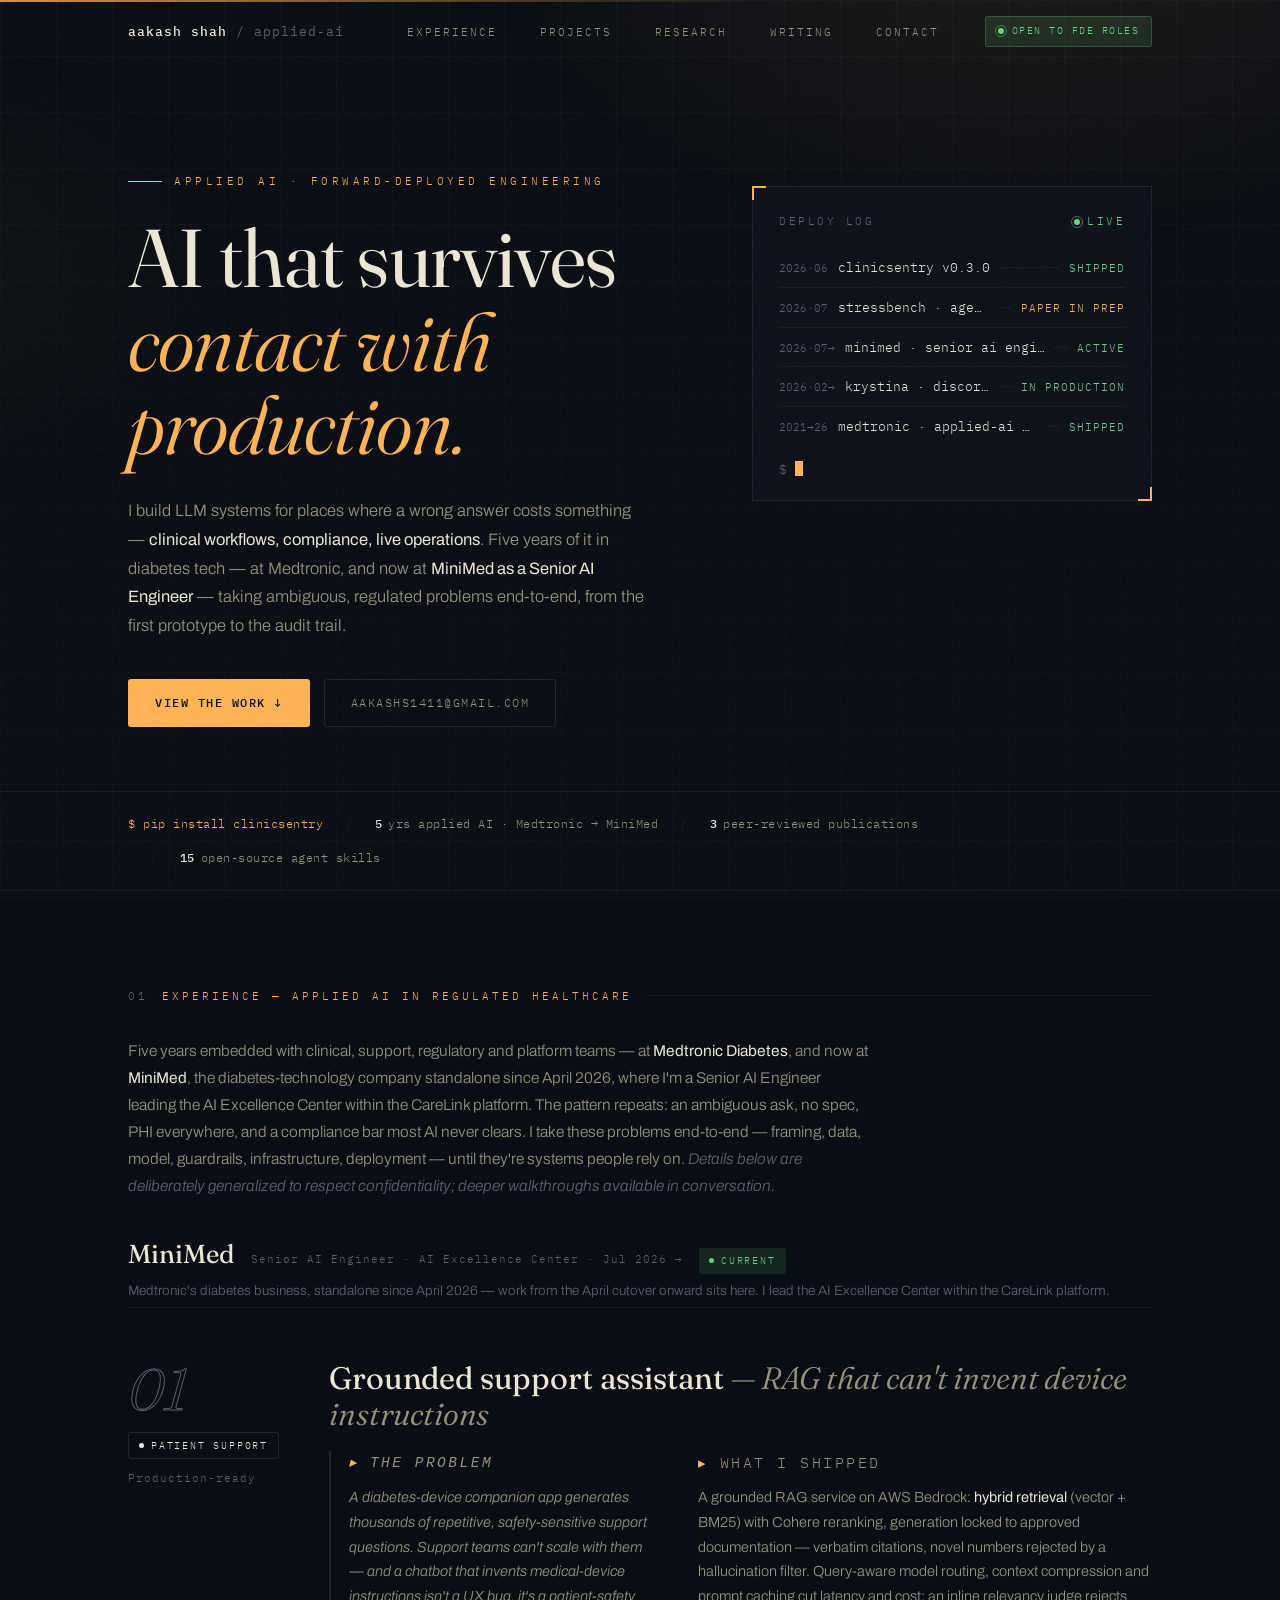
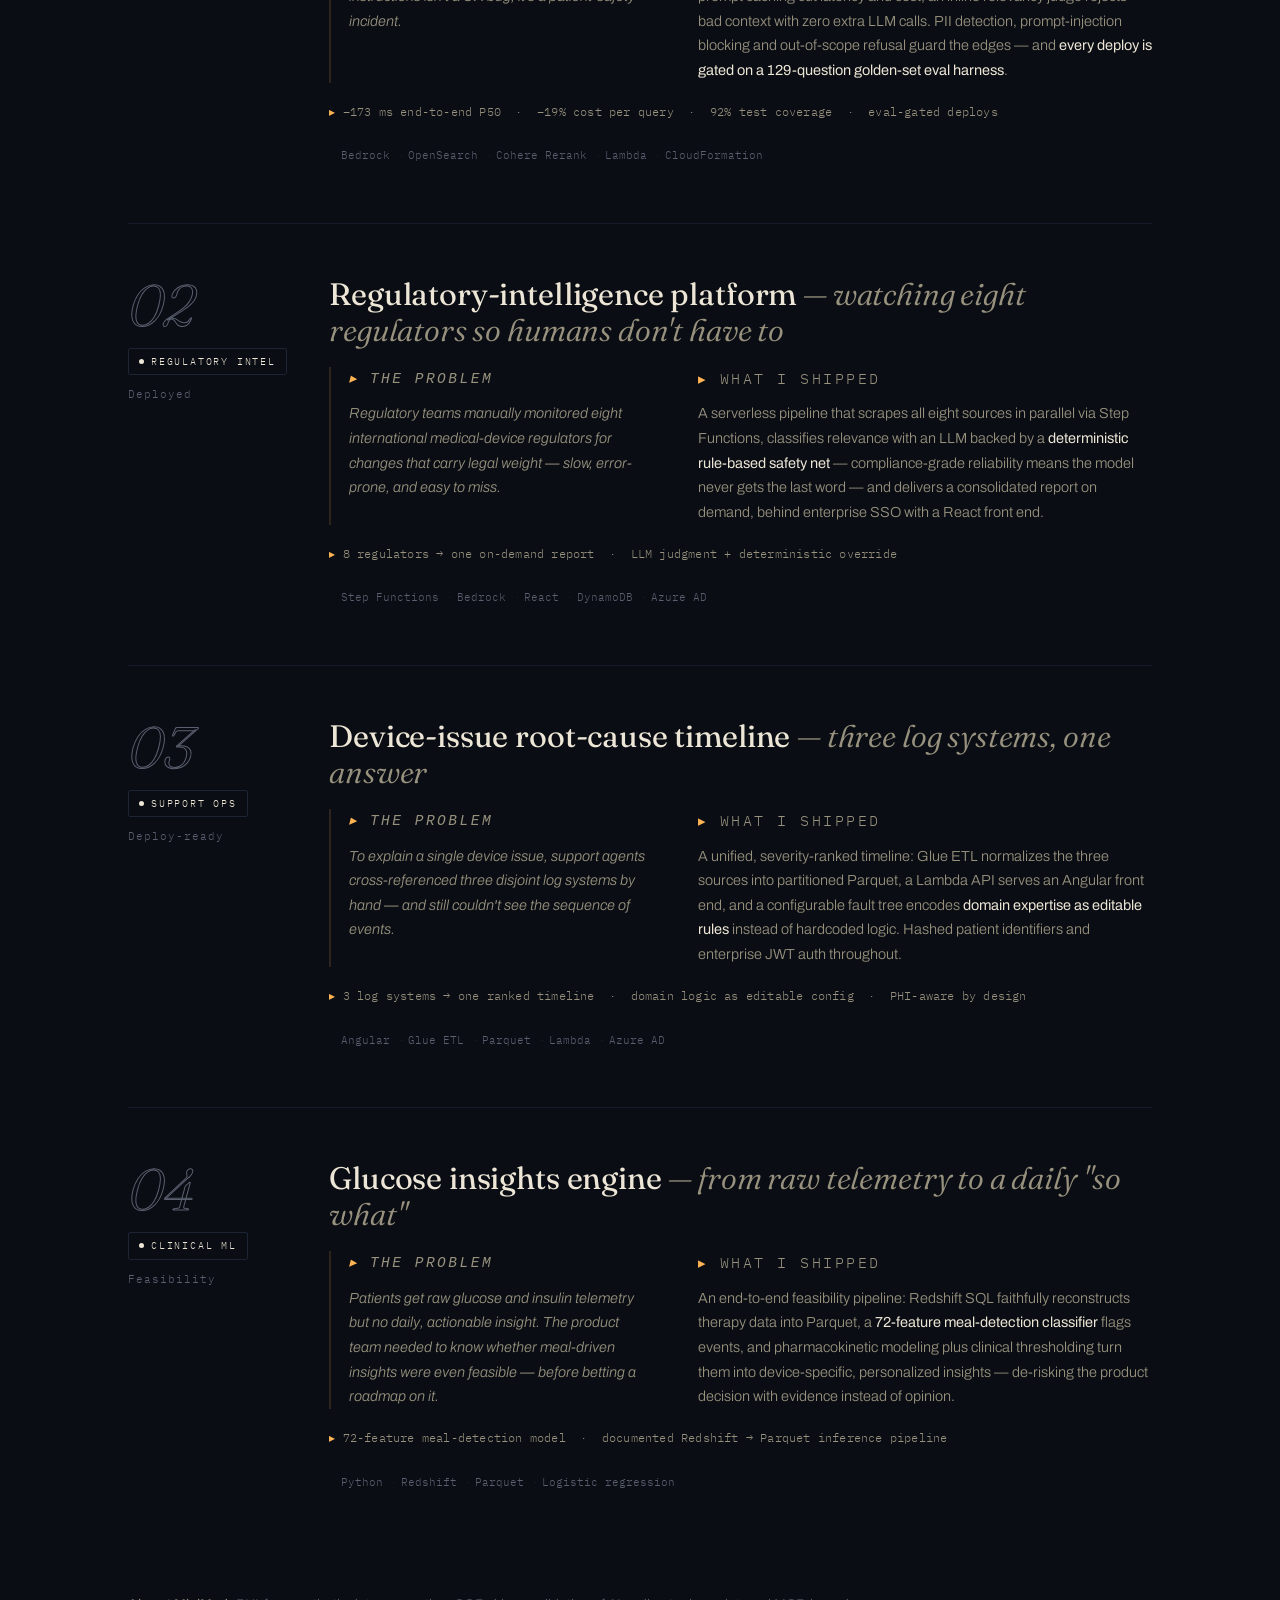
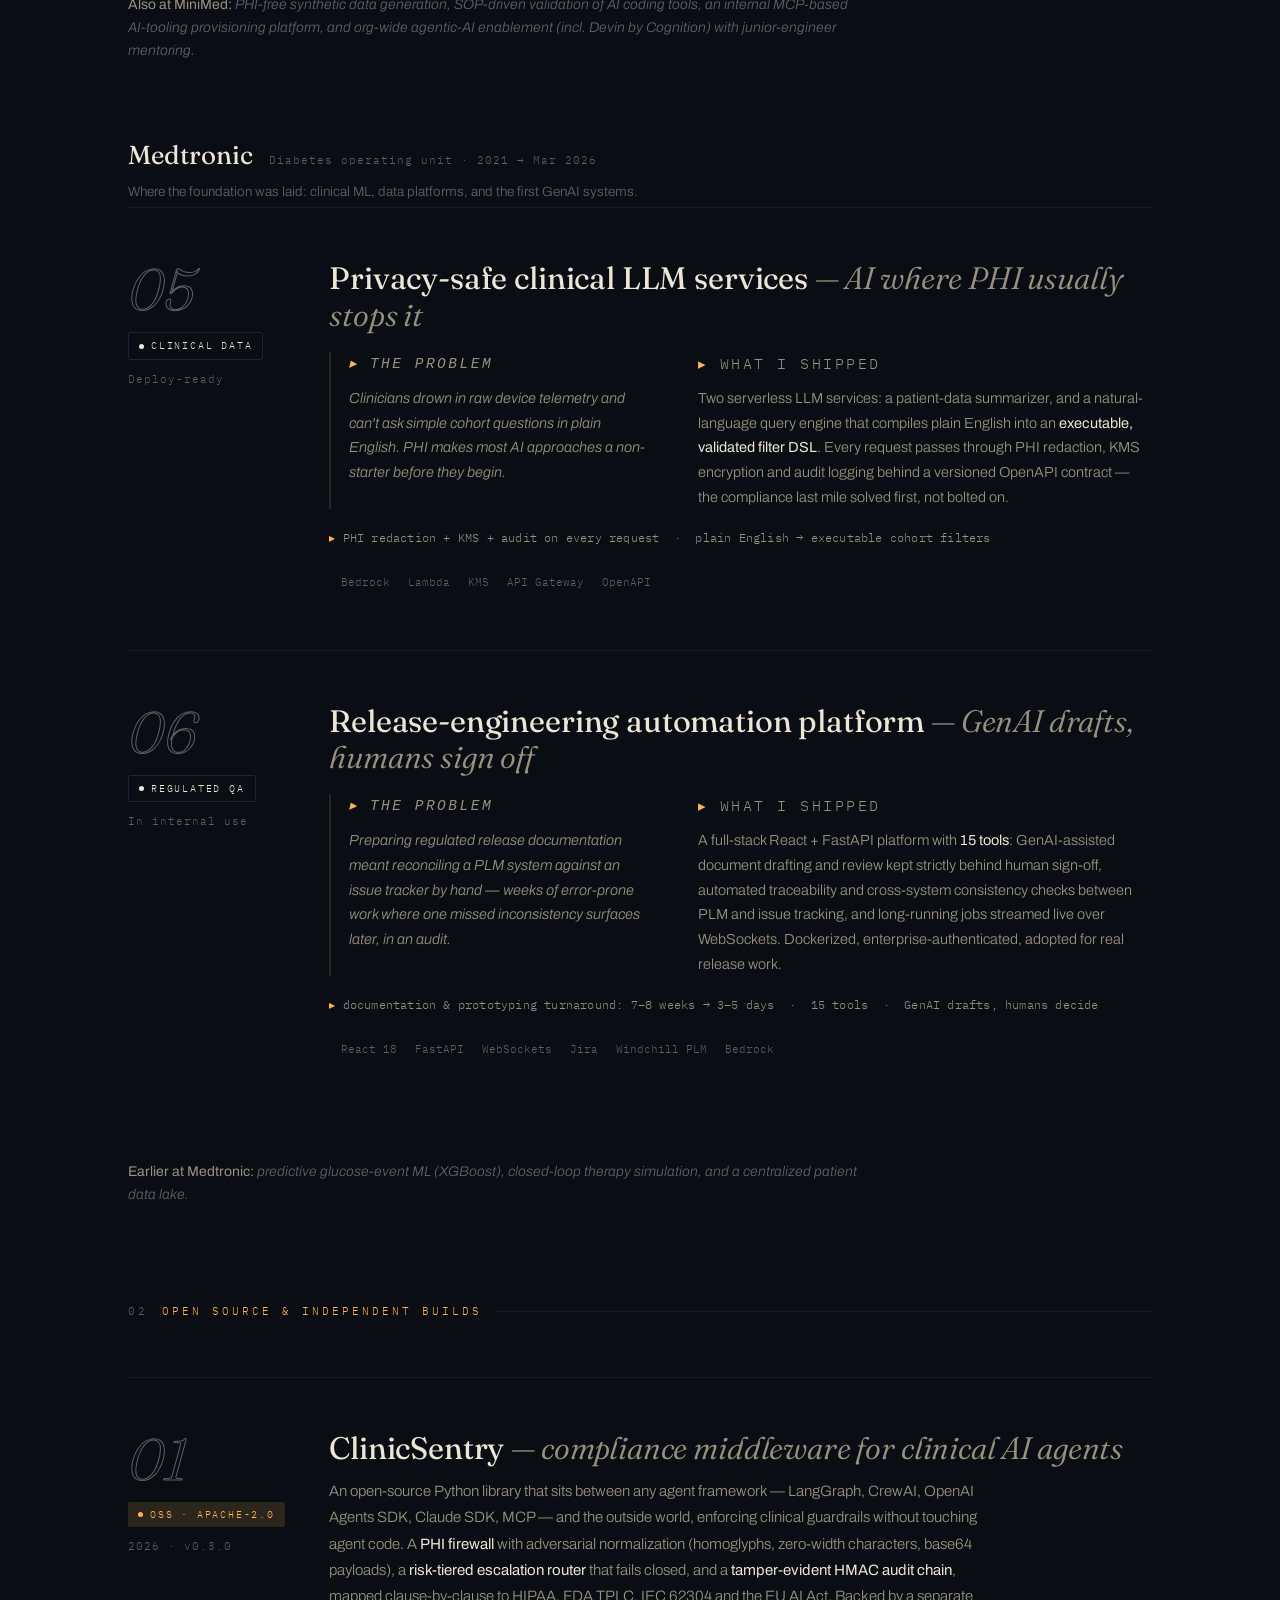
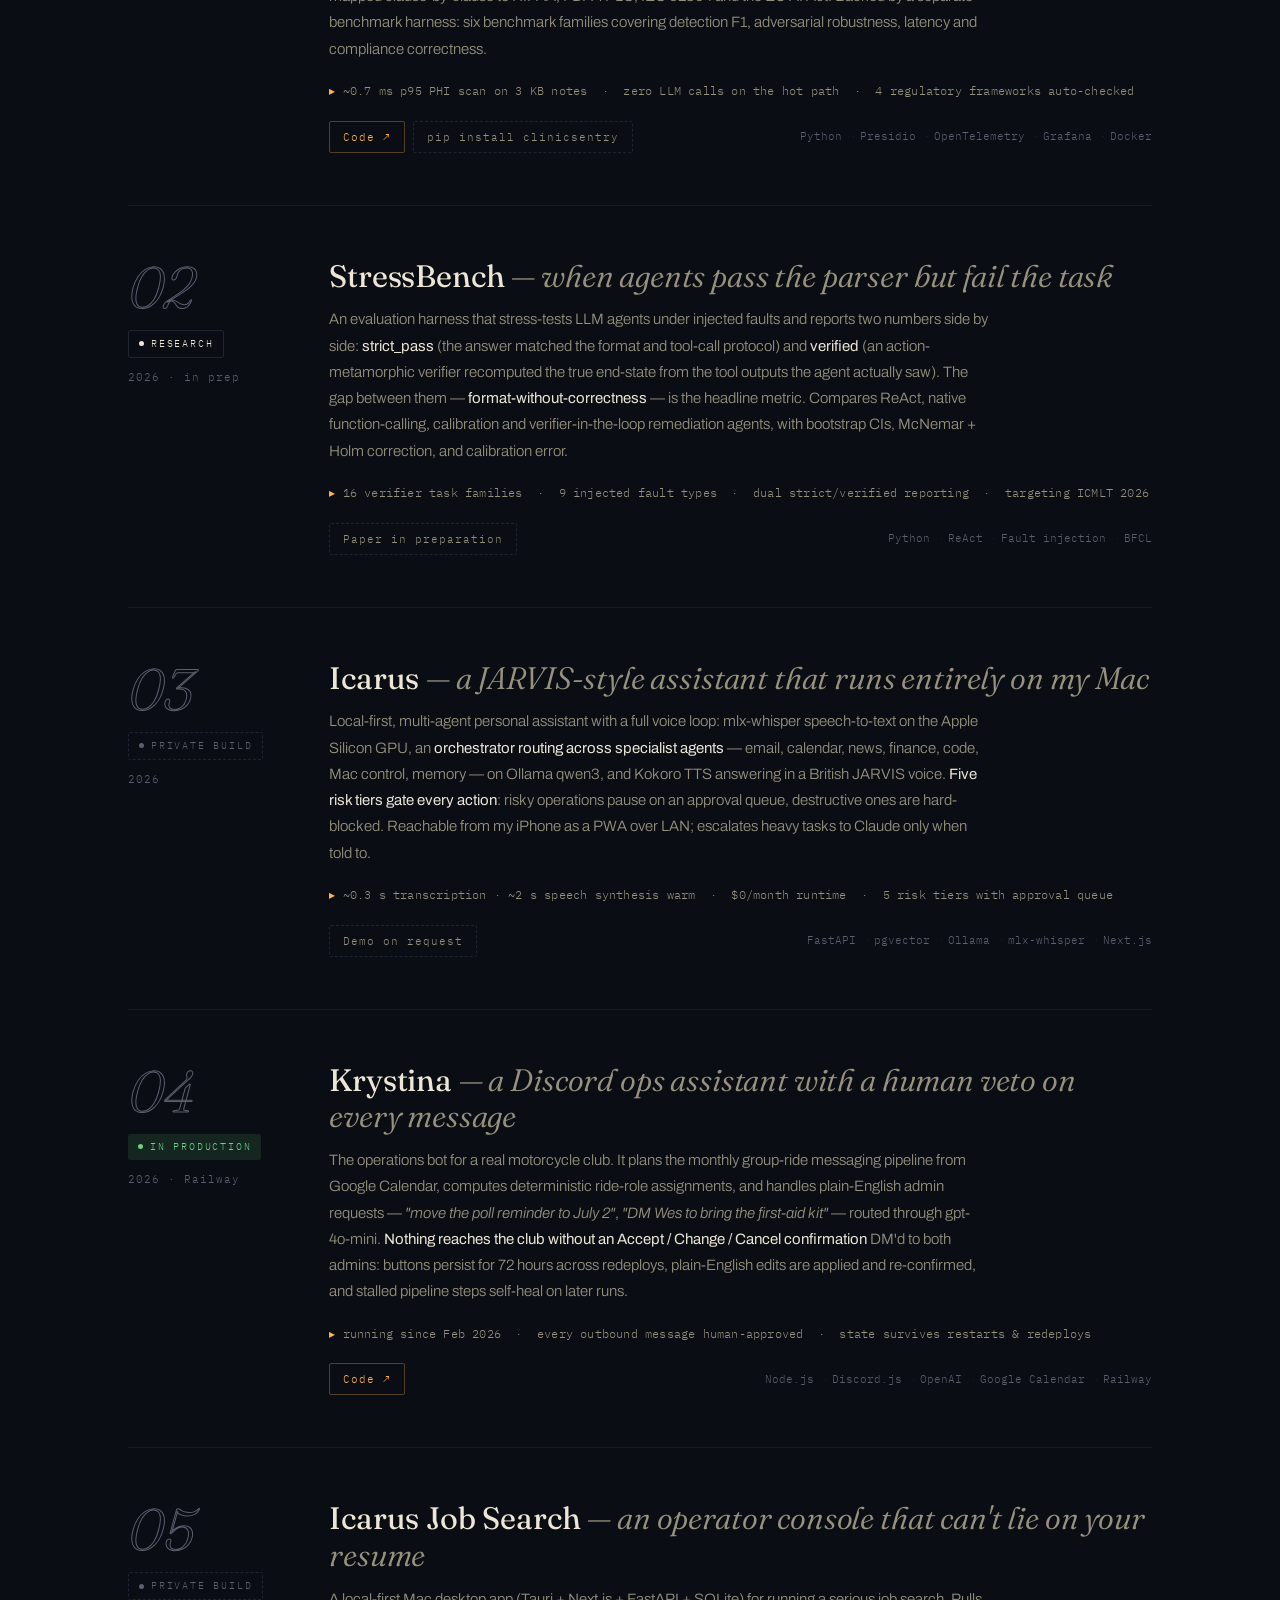
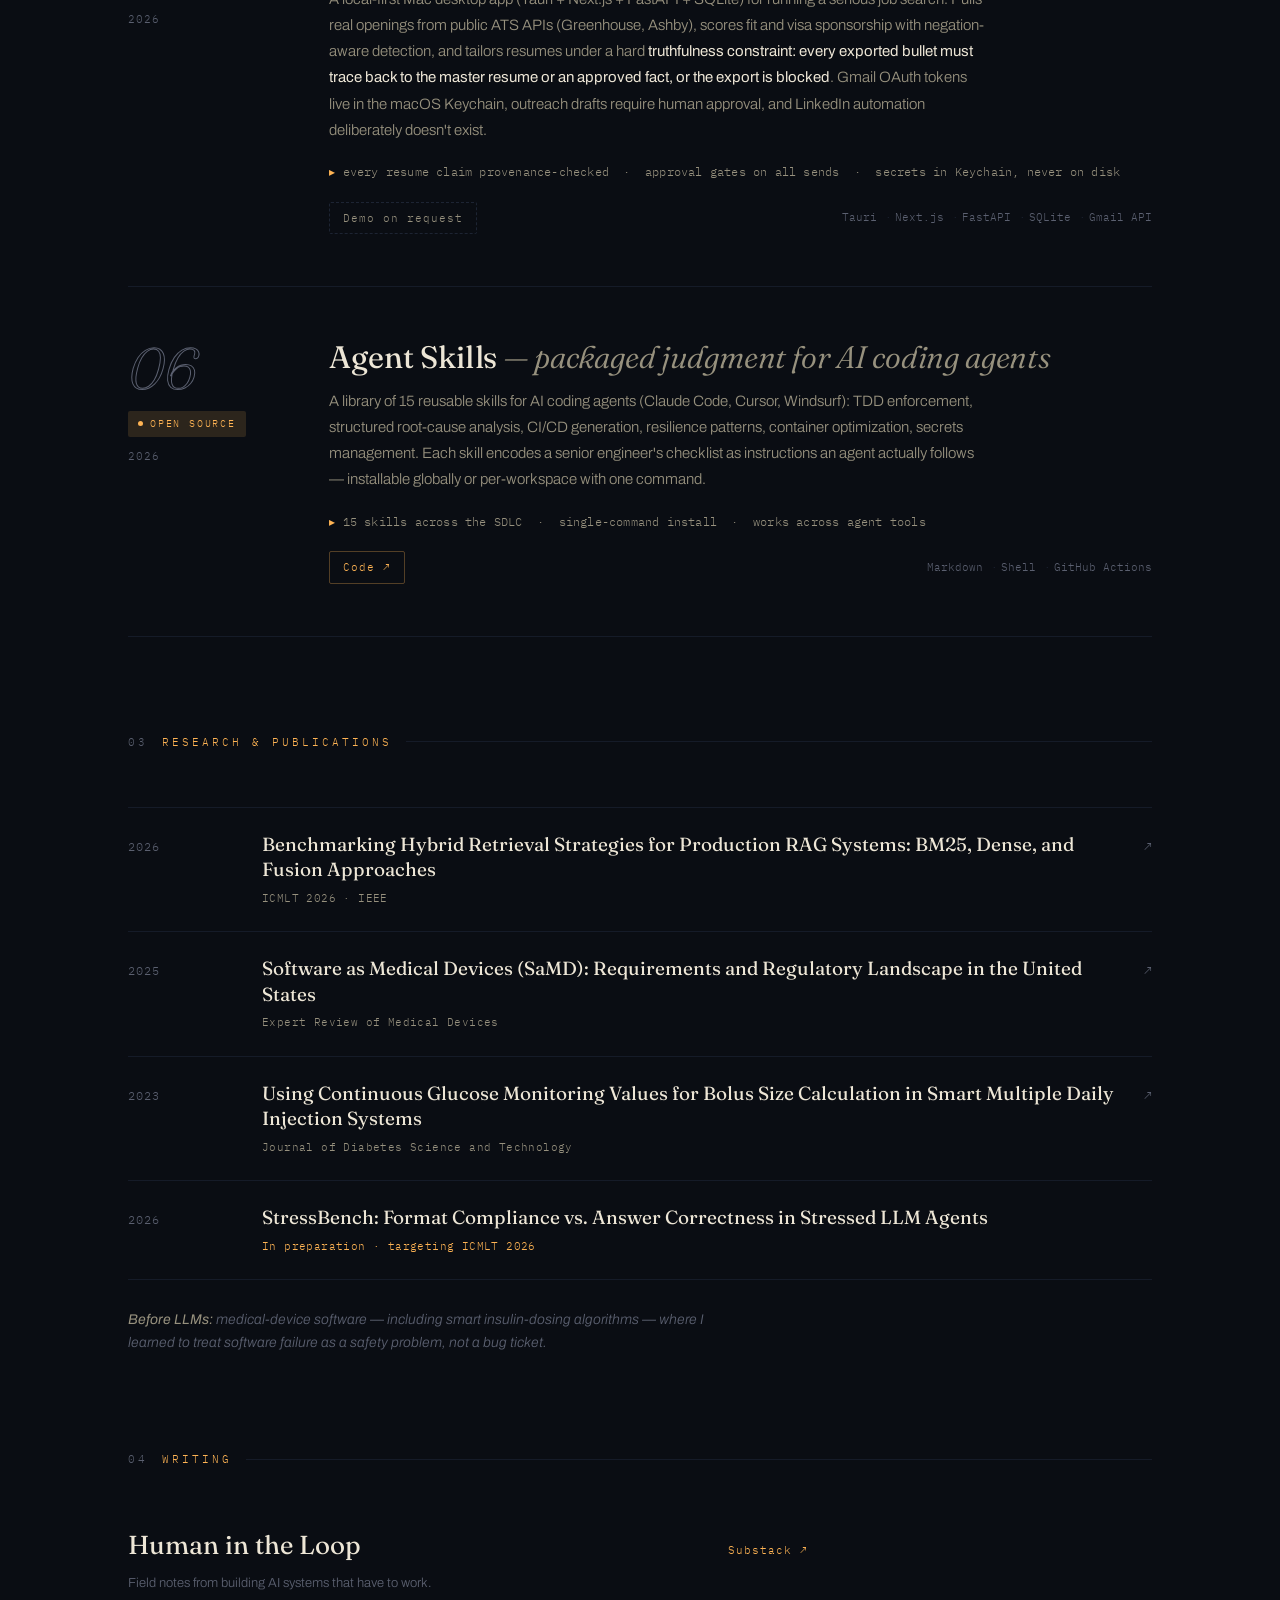
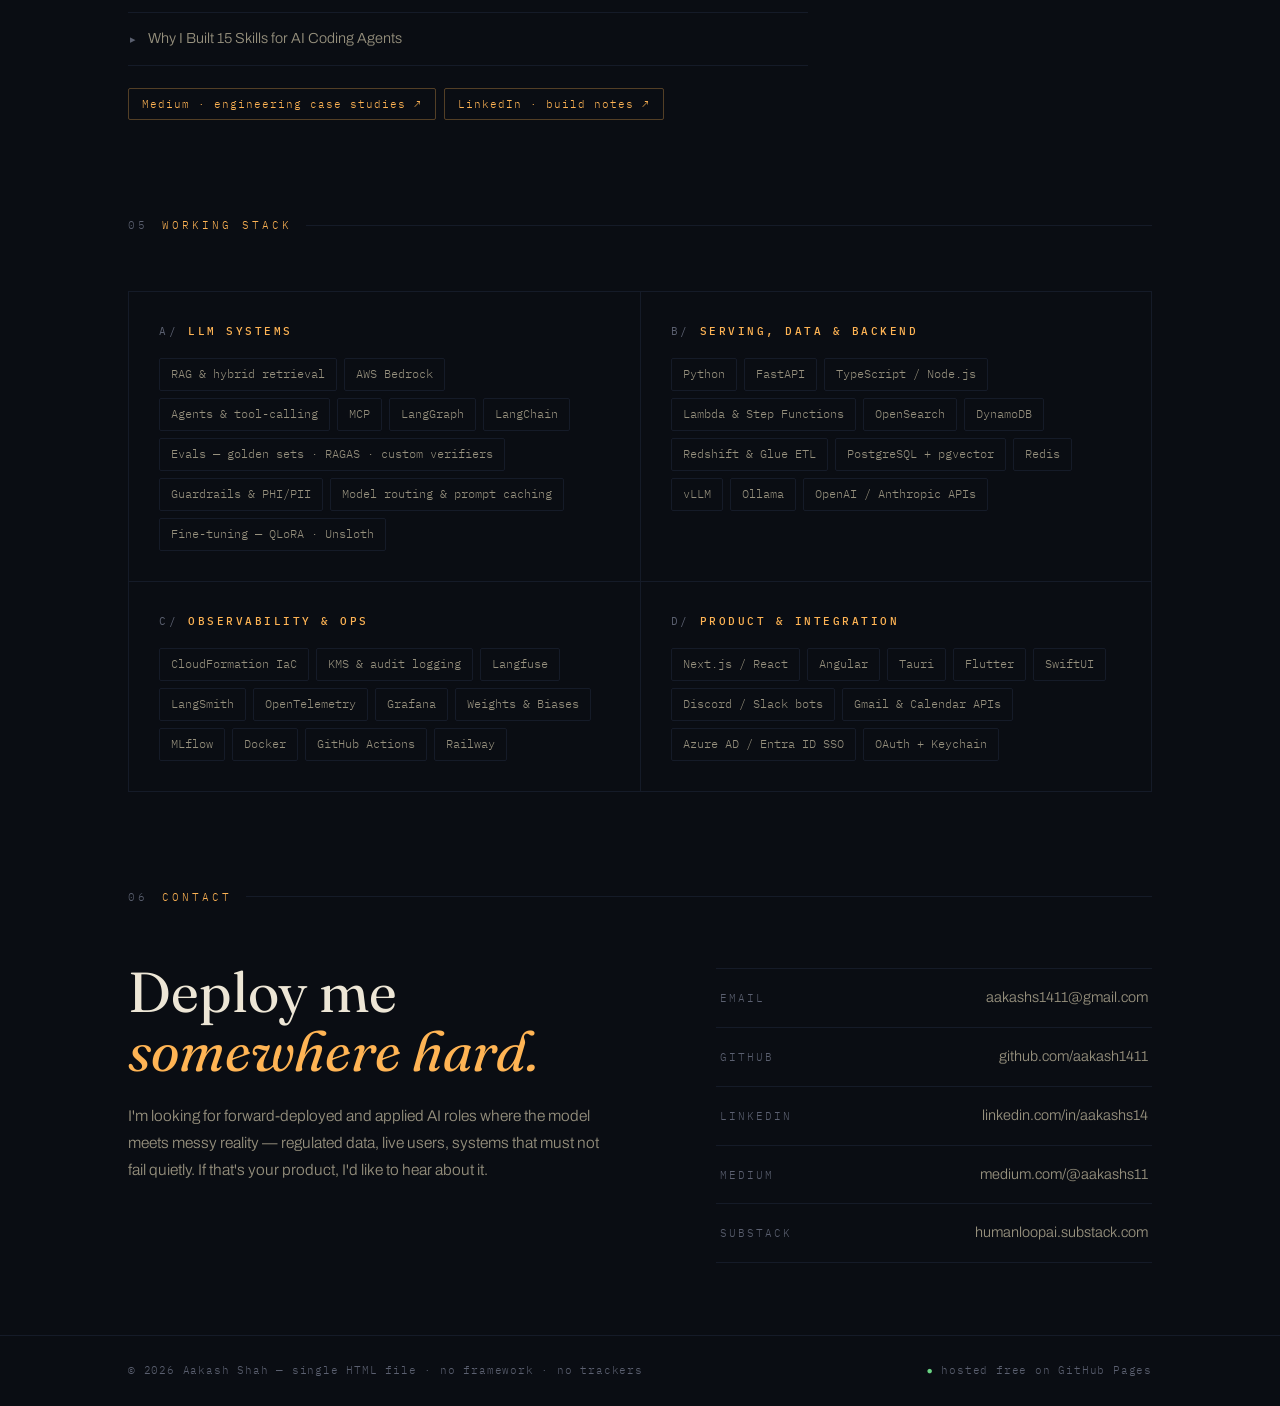
==== commit f64b0f13: "Split experience into MiniMed and Medtronic blocks MiniMed (standalone since Apr 2026): post-April p" ====
--- a/index.html
+++ b/index.html
@@ -4,9 +4,9 @@
   <meta charset="UTF-8">
   <meta name="viewport" content="width=device-width, initial-scale=1.0">
   <title>Aakash Shah — Applied AI / Forward-Deployed Engineer</title>
-  <meta name="description" content="Aakash Shah builds LLM systems that survive contact with production — five years of applied AI inside Medtronic Diabetes, clinical-AI compliance tooling, and agent-reliability research. Open to forward-deployed and applied AI roles.">
+  <meta name="description" content="Aakash Shah builds LLM systems that survive contact with production — Senior AI Engineer at MiniMed, five years of applied AI across Medtronic Diabetes and MiniMed, clinical-AI compliance tooling, and agent-reliability research.">
   <meta property="og:title" content="Aakash Shah — Applied AI / Forward-Deployed Engineer">
-  <meta property="og:description" content="AI that survives contact with production. Applied AI at Medtronic Diabetes, ClinicSentry, StressBench — regulated-healthcare AI shipped end-to-end.">
+  <meta property="og:description" content="AI that survives contact with production. Senior AI Engineer at MiniMed; applied AI across Medtronic Diabetes and MiniMed, ClinicSentry, StressBench.">
   <meta property="og:type" content="website">
   <meta property="og:url" content="https://aakash1411.github.io">
   <meta name="twitter:card" content="summary">
@@ -22,7 +22,8 @@
     "@context": "https://schema.org",
     "@type": "Person",
     "name": "Aakash Shah",
-    "jobTitle": "Applied AI Engineer",
+    "jobTitle": "Senior AI Engineer",
+    "worksFor": { "@type": "Organization", "name": "MiniMed" },
     "url": "https://aakash1411.github.io",
     "email": "mailto:aakashs1411@gmail.com",
     "sameAs": [
@@ -221,6 +222,7 @@
     .log-rows li:nth-child(2) { animation-delay: 1.15s; }
     .log-rows li:nth-child(3) { animation-delay: 1.3s; }
     .log-rows li:nth-child(4) { animation-delay: 1.45s; }
+    .log-rows li:nth-child(5) { animation-delay: 1.6s; }
     .log-rows li:last-child { border-bottom: none; }
     .log-rows time { color: var(--muted); flex: none; font-size: 11px; }
     .log-rows .what { color: var(--bone); white-space: nowrap; overflow: hidden; text-overflow: ellipsis; }
@@ -233,7 +235,7 @@
     .log-prompt {
       margin-top: 14px; font-family: var(--mono); font-size: 12.5px; color: var(--muted);
       display: flex; align-items: center; gap: 8px;
-      opacity: 0; animation: rise .6s var(--ease) 1.65s forwards;
+      opacity: 0; animation: rise .6s var(--ease) 1.78s forwards;
     }
     .caret { display: inline-block; width: 8px; height: 15px; background: var(--amber); animation: blinkSoft 1.1s steps(2, start) infinite; }
 
@@ -315,6 +317,11 @@
     .sec-intro { font-size: 15.5px; color: var(--dim); line-height: 1.75; max-width: 740px; margin: -24px 0 14px; }
     .sec-intro strong { color: var(--bone); font-weight: 400; }
     .sec-intro em { color: var(--muted); }
+    .org-head { display: flex; align-items: baseline; gap: 16px; flex-wrap: wrap; margin: 34px 0 4px; scroll-margin-top: 90px; }
+    .org-head.later { margin-top: 72px; }
+    .org-name { font-family: var(--serif); font-size: 26px; font-weight: 420; }
+    .org-meta { font-family: var(--mono); font-size: 11px; color: var(--muted); letter-spacing: 1px; }
+    .org-sub { font-size: 13.5px; color: var(--muted); margin-bottom: 4px; }
     .case-cols { display: grid; grid-template-columns: minmax(0, 5fr) minmax(0, 7fr); gap: clamp(20px, 3.5vw, 44px); margin-top: 18px; }
     .case-label { font-family: var(--mono); font-size: 10px; letter-spacing: 2.5px; text-transform: uppercase; color: var(--muted); margin-bottom: 10px; }
     .case-label::before { content: '▸ '; color: var(--amber); }
@@ -453,7 +460,7 @@
     <div class="container">
       <a href="#top" class="logo">aakash shah<span class="path"> / applied-ai</span></a>
       <ul class="nav-links">
-        <li><a href="#medtronic">Medtronic</a></li>
+        <li><a href="#experience">Experience</a></li>
         <li><a href="#work">Projects</a></li>
         <li><a href="#research">Research</a></li>
         <li><a href="#writing">Writing</a></li>
@@ -472,12 +479,13 @@
           <h1>AI that survives <em>contact with production.</em></h1>
           <p class="lede">
             I build LLM systems for places where a wrong answer costs something —
-            <strong>clinical workflows, compliance, live operations</strong>. Five years doing it
-            inside <strong>Medtronic Diabetes</strong>: taking ambiguous, regulated problems
-            end-to-end, from the first prototype to the audit trail.
+            <strong>clinical workflows, compliance, live operations</strong>. Five years of it in
+            diabetes tech — at Medtronic, and now at <strong>MiniMed as a Senior AI
+            Engineer</strong> — taking ambiguous, regulated problems end-to-end, from the first
+            prototype to the audit trail.
           </p>
           <div class="hero-actions">
-            <a href="#medtronic" class="btn btn-amber">View the work ↓</a>
+            <a href="#experience" class="btn btn-amber">View the work ↓</a>
             <a href="mailto:aakashs1411@gmail.com" class="btn btn-ghost">aakashs1411@gmail.com</a>
           </div>
         </div>
@@ -499,6 +507,12 @@
               <span class="what">stressbench · agent reliability</span>
               <span class="leader" aria-hidden="true"></span>
               <span class="st st-amber">PAPER IN PREP</span>
+            </li>
+            <li>
+              <time datetime="2026-07">2026·07→</time>
+              <span class="what">minimed · senior ai engineer</span>
+              <span class="leader" aria-hidden="true"></span>
+              <span class="st st-ok">ACTIVE</span>
             </li>
             <li>
               <time datetime="2026-02">2026·02→</time>
@@ -524,25 +538,35 @@
     <div class="container">
       <div class="proof-row">
         <span class="proof-item"><span class="cmd">$ pip install clinicsentry</span></span>
-        <span class="proof-item"><b>5</b> yrs applied AI at Medtronic Diabetes</span>
+        <span class="proof-item"><b>5</b> yrs applied AI · Medtronic → MiniMed</span>
         <span class="proof-item"><b>3</b> peer-reviewed publications</span>
         <span class="proof-item"><b>15</b> open-source agent skills</span>
       </div>
     </div>
   </div>
 
-  <!-- ═══════════ MEDTRONIC ═══════════ -->
-  <section id="medtronic">
+  <!-- ═══════════ EXPERIENCE: MINIMED + MEDTRONIC ═══════════ -->
+  <section id="experience">
     <div class="container">
-      <div class="sec-label reveal"><span class="idx">01</span><span class="name">Medtronic — applied AI in regulated healthcare</span></div>
+      <div class="sec-label reveal"><span class="idx">01</span><span class="name">Experience — applied AI in regulated healthcare</span></div>
       <p class="sec-intro reveal">
-        Five years embedded with clinical, support, regulatory and platform teams at
-        <strong>Medtronic Diabetes</strong> (2021→2026). The pattern repeats: an ambiguous ask, no
-        spec, PHI everywhere, and a compliance bar most AI never clears. I take these problems
-        end-to-end — framing, data, model, guardrails, infrastructure, deployment — until they're
-        systems people rely on. <em>Details below are deliberately generalized to respect
-        confidentiality; deeper walkthroughs available in conversation.</em>
+        Five years embedded with clinical, support, regulatory and platform teams — at
+        <strong>Medtronic Diabetes</strong>, and now at <strong>MiniMed</strong>, the
+        diabetes-technology company standalone since April 2026, where I'm a Senior AI Engineer
+        leading the AI Excellence Center within the CareLink platform.
+        The pattern repeats: an ambiguous ask, no spec, PHI everywhere, and a compliance bar most
+        AI never clears. I take these problems end-to-end — framing, data, model, guardrails,
+        infrastructure, deployment — until they're systems people rely on. <em>Details below are
+        deliberately generalized to respect confidentiality; deeper walkthroughs available in
+        conversation.</em>
       </p>
+
+      <div class="org-head reveal" id="minimed">
+        <h3 class="org-name">MiniMed</h3>
+        <span class="org-meta">Senior AI Engineer · AI Excellence Center · Jul 2026 →</span>
+        <span class="badge badge-prod"><span class="bdot" aria-hidden="true"></span>Current</span>
+      </div>
+      <p class="org-sub reveal">Medtronic's diabetes business, standalone since April 2026 — work from the April cutover onward sits here. I lead the AI Excellence Center within the CareLink platform.</p>
 
       <!-- M01 — RAG support assistant -->
       <article class="work-row reveal">
@@ -580,10 +604,121 @@
         </div>
       </article>
 
-      <!-- M02 — privacy-safe clinical LLM services -->
+      <!-- M03 — regulatory intelligence -->
       <article class="work-row reveal">
         <div>
           <div class="work-num" aria-hidden="true">02</div>
+          <div class="work-meta">
+            <span class="badge badge-research"><span class="bdot" aria-hidden="true"></span>Regulatory intel</span>
+            <span class="work-year">Deployed</span>
+          </div>
+        </div>
+        <div class="work-body">
+          <h3>Regulatory-intelligence platform <span class="sub">— watching eight regulators so humans don't have to</span></h3>
+          <div class="case-cols">
+            <div class="case-problem">
+              <p class="case-label">The problem</p>
+              <p>Regulatory teams manually monitored eight international medical-device regulators
+              for changes that carry legal weight — slow, error-prone, and easy to miss.</p>
+            </div>
+            <div class="case-shipped">
+              <p class="case-label">What I shipped</p>
+              <p>A serverless pipeline that scrapes all eight sources in parallel via Step Functions,
+              classifies relevance with an LLM backed by a <strong>deterministic rule-based safety
+              net</strong> — compliance-grade reliability means the model never gets the last word —
+              and delivers a consolidated report on demand, behind enterprise SSO with a React
+              front end.</p>
+            </div>
+          </div>
+          <p class="work-proof">8 regulators → one on-demand report &nbsp;·&nbsp; LLM judgment + deterministic override</p>
+          <div class="work-foot">
+            <div class="tags"><span>Step Functions</span><span>Bedrock</span><span>React</span><span>DynamoDB</span><span>Azure AD</span></div>
+          </div>
+        </div>
+      </article>
+
+      <!-- M05 — root-cause timeline -->
+      <article class="work-row reveal">
+        <div>
+          <div class="work-num" aria-hidden="true">03</div>
+          <div class="work-meta">
+            <span class="badge badge-research"><span class="bdot" aria-hidden="true"></span>Support ops</span>
+            <span class="work-year">Deploy-ready</span>
+          </div>
+        </div>
+        <div class="work-body">
+          <h3>Device-issue root-cause timeline <span class="sub">— three log systems, one answer</span></h3>
+          <div class="case-cols">
+            <div class="case-problem">
+              <p class="case-label">The problem</p>
+              <p>To explain a single device issue, support agents cross-referenced three disjoint
+              log systems by hand — and still couldn't see the sequence of events.</p>
+            </div>
+            <div class="case-shipped">
+              <p class="case-label">What I shipped</p>
+              <p>A unified, severity-ranked timeline: Glue ETL normalizes the three sources into
+              partitioned Parquet, a Lambda API serves an Angular front end, and a configurable
+              fault tree encodes <strong>domain expertise as editable rules</strong> instead of
+              hardcoded logic. Hashed patient identifiers and enterprise JWT auth throughout.</p>
+            </div>
+          </div>
+          <p class="work-proof">3 log systems → one ranked timeline &nbsp;·&nbsp; domain logic as editable config &nbsp;·&nbsp; PHI-aware by design</p>
+          <div class="work-foot">
+            <div class="tags"><span>Angular</span><span>Glue ETL</span><span>Parquet</span><span>Lambda</span><span>Azure AD</span></div>
+          </div>
+        </div>
+      </article>
+
+      <!-- M06 — glucose insights engine -->
+      <article class="work-row reveal">
+        <div>
+          <div class="work-num" aria-hidden="true">04</div>
+          <div class="work-meta">
+            <span class="badge badge-research"><span class="bdot" aria-hidden="true"></span>Clinical ML</span>
+            <span class="work-year">Feasibility</span>
+          </div>
+        </div>
+        <div class="work-body">
+          <h3>Glucose insights engine <span class="sub">— from raw telemetry to a daily "so what"</span></h3>
+          <div class="case-cols">
+            <div class="case-problem">
+              <p class="case-label">The problem</p>
+              <p>Patients get raw glucose and insulin telemetry but no daily, actionable insight.
+              The product team needed to know whether meal-driven insights were even feasible —
+              before betting a roadmap on it.</p>
+            </div>
+            <div class="case-shipped">
+              <p class="case-label">What I shipped</p>
+              <p>An end-to-end feasibility pipeline: Redshift SQL faithfully reconstructs therapy
+              data into Parquet, a <strong>72-feature meal-detection classifier</strong> flags
+              events, and pharmacokinetic modeling plus clinical thresholding turn them into
+              device-specific, personalized insights — de-risking the product decision with
+              evidence instead of opinion.</p>
+            </div>
+          </div>
+          <p class="work-proof">72-feature meal-detection model &nbsp;·&nbsp; documented Redshift → Parquet inference pipeline</p>
+          <div class="work-foot">
+            <div class="tags"><span>Python</span><span>Redshift</span><span>Parquet</span><span>Logistic regression</span></div>
+          </div>
+        </div>
+      </article>
+
+      <p class="case-more reveal">
+        <b>Also at MiniMed:</b> PHI-free synthetic data generation, SOP-driven validation of AI
+        coding tools, an internal MCP-based AI-tooling provisioning platform, and org-wide
+        agentic-AI enablement (incl. Devin by Cognition) with junior-engineer mentoring.
+      </p>
+
+      <div class="org-head later reveal">
+        <h3 class="org-name">Medtronic</h3>
+        <span class="org-meta">Diabetes operating unit · 2021 → Mar 2026</span>
+      </div>
+      <p class="org-sub reveal">Where the foundation was laid: clinical ML, data platforms, and the first GenAI systems.</p>
+
+      <!-- M05 — privacy-safe clinical LLM services -->
+      <article class="work-row reveal">
+        <div>
+          <div class="work-num" aria-hidden="true">05</div>
           <div class="work-meta">
             <span class="badge badge-research"><span class="bdot" aria-hidden="true"></span>Clinical data</span>
             <span class="work-year">Deploy-ready</span>
@@ -613,43 +748,10 @@
         </div>
       </article>
 
-      <!-- M03 — regulatory intelligence -->
+      <!-- M06 — release engineering automation -->
       <article class="work-row reveal">
         <div>
-          <div class="work-num" aria-hidden="true">03</div>
-          <div class="work-meta">
-            <span class="badge badge-research"><span class="bdot" aria-hidden="true"></span>Regulatory intel</span>
-            <span class="work-year">Deployed</span>
-          </div>
-        </div>
-        <div class="work-body">
-          <h3>Regulatory-intelligence platform <span class="sub">— watching eight regulators so humans don't have to</span></h3>
-          <div class="case-cols">
-            <div class="case-problem">
-              <p class="case-label">The problem</p>
-              <p>Regulatory teams manually monitored eight international medical-device regulators
-              for changes that carry legal weight — slow, error-prone, and easy to miss.</p>
-            </div>
-            <div class="case-shipped">
-              <p class="case-label">What I shipped</p>
-              <p>A serverless pipeline that scrapes all eight sources in parallel via Step Functions,
-              classifies relevance with an LLM backed by a <strong>deterministic rule-based safety
-              net</strong> — compliance-grade reliability means the model never gets the last word —
-              and delivers a consolidated report on demand, behind enterprise SSO with a React
-              front end.</p>
-            </div>
-          </div>
-          <p class="work-proof">8 regulators → one on-demand report &nbsp;·&nbsp; LLM judgment + deterministic override</p>
-          <div class="work-foot">
-            <div class="tags"><span>Step Functions</span><span>Bedrock</span><span>React</span><span>DynamoDB</span><span>Azure AD</span></div>
-          </div>
-        </div>
-      </article>
-
-      <!-- M04 — release engineering automation -->
-      <article class="work-row reveal">
-        <div>
-          <div class="work-num" aria-hidden="true">04</div>
+          <div class="work-num" aria-hidden="true">06</div>
           <div class="work-meta">
             <span class="badge badge-research"><span class="bdot" aria-hidden="true"></span>Regulated QA</span>
             <span class="work-year">In internal use</span>
@@ -673,83 +775,16 @@
               adopted for real release work.</p>
             </div>
           </div>
-          <p class="work-proof">15 tools &nbsp;·&nbsp; PLM ↔ issue-tracker reconciliation automated &nbsp;·&nbsp; GenAI drafts, humans decide</p>
+          <p class="work-proof">documentation &amp; prototyping turnaround: 7–8 weeks → 3–5 days &nbsp;·&nbsp; 15 tools &nbsp;·&nbsp; GenAI drafts, humans decide</p>
           <div class="work-foot">
             <div class="tags"><span>React 18</span><span>FastAPI</span><span>WebSockets</span><span>Jira</span><span>Windchill PLM</span><span>Bedrock</span></div>
           </div>
         </div>
       </article>
 
-      <!-- M05 — root-cause timeline -->
-      <article class="work-row reveal">
-        <div>
-          <div class="work-num" aria-hidden="true">05</div>
-          <div class="work-meta">
-            <span class="badge badge-research"><span class="bdot" aria-hidden="true"></span>Support ops</span>
-            <span class="work-year">Deploy-ready</span>
-          </div>
-        </div>
-        <div class="work-body">
-          <h3>Device-issue root-cause timeline <span class="sub">— three log systems, one answer</span></h3>
-          <div class="case-cols">
-            <div class="case-problem">
-              <p class="case-label">The problem</p>
-              <p>To explain a single device issue, support agents cross-referenced three disjoint
-              log systems by hand — and still couldn't see the sequence of events.</p>
-            </div>
-            <div class="case-shipped">
-              <p class="case-label">What I shipped</p>
-              <p>A unified, severity-ranked timeline: Glue ETL normalizes the three sources into
-              partitioned Parquet, a Lambda API serves an Angular front end, and a configurable
-              fault tree encodes <strong>domain expertise as editable rules</strong> instead of
-              hardcoded logic. Hashed patient identifiers and enterprise JWT auth throughout.</p>
-            </div>
-          </div>
-          <p class="work-proof">3 log systems → one ranked timeline &nbsp;·&nbsp; domain logic as editable config &nbsp;·&nbsp; PHI-aware by design</p>
-          <div class="work-foot">
-            <div class="tags"><span>Angular</span><span>Glue ETL</span><span>Parquet</span><span>Lambda</span><span>Azure AD</span></div>
-          </div>
-        </div>
-      </article>
-
-      <!-- M06 — glucose insights engine -->
-      <article class="work-row reveal">
-        <div>
-          <div class="work-num" aria-hidden="true">06</div>
-          <div class="work-meta">
-            <span class="badge badge-research"><span class="bdot" aria-hidden="true"></span>Clinical ML</span>
-            <span class="work-year">Feasibility</span>
-          </div>
-        </div>
-        <div class="work-body">
-          <h3>Glucose insights engine <span class="sub">— from raw telemetry to a daily "so what"</span></h3>
-          <div class="case-cols">
-            <div class="case-problem">
-              <p class="case-label">The problem</p>
-              <p>Patients get raw glucose and insulin telemetry but no daily, actionable insight.
-              The product team needed to know whether meal-driven insights were even feasible —
-              before betting a roadmap on it.</p>
-            </div>
-            <div class="case-shipped">
-              <p class="case-label">What I shipped</p>
-              <p>An end-to-end feasibility pipeline: Redshift SQL faithfully reconstructs therapy
-              data into Parquet, a <strong>72-feature meal-detection classifier</strong> flags
-              events, and pharmacokinetic modeling plus clinical thresholding turn them into
-              device-specific, personalized insights — de-risking the product decision with
-              evidence instead of opinion.</p>
-            </div>
-          </div>
-          <p class="work-proof">72-feature meal-detection model &nbsp;·&nbsp; documented Redshift → Parquet inference pipeline</p>
-          <div class="work-foot">
-            <div class="tags"><span>Python</span><span>Redshift</span><span>Parquet</span><span>Logistic regression</span></div>
-          </div>
-        </div>
-      </article>
-
       <p class="case-more reveal">
-        <b>Also at Medtronic:</b> predictive glucose-event ML (XGBoost), closed-loop therapy
-        simulation, PHI-free synthetic data generation, SOP-driven validation of AI coding tools,
-        an internal MCP-based AI-tooling provisioning platform, and a centralized patient data lake.
+        <b>Earlier at Medtronic:</b> predictive glucose-event ML (XGBoost), closed-loop therapy
+        simulation, and a centralized patient data lake.
       </p>
     </div>
   </section>
